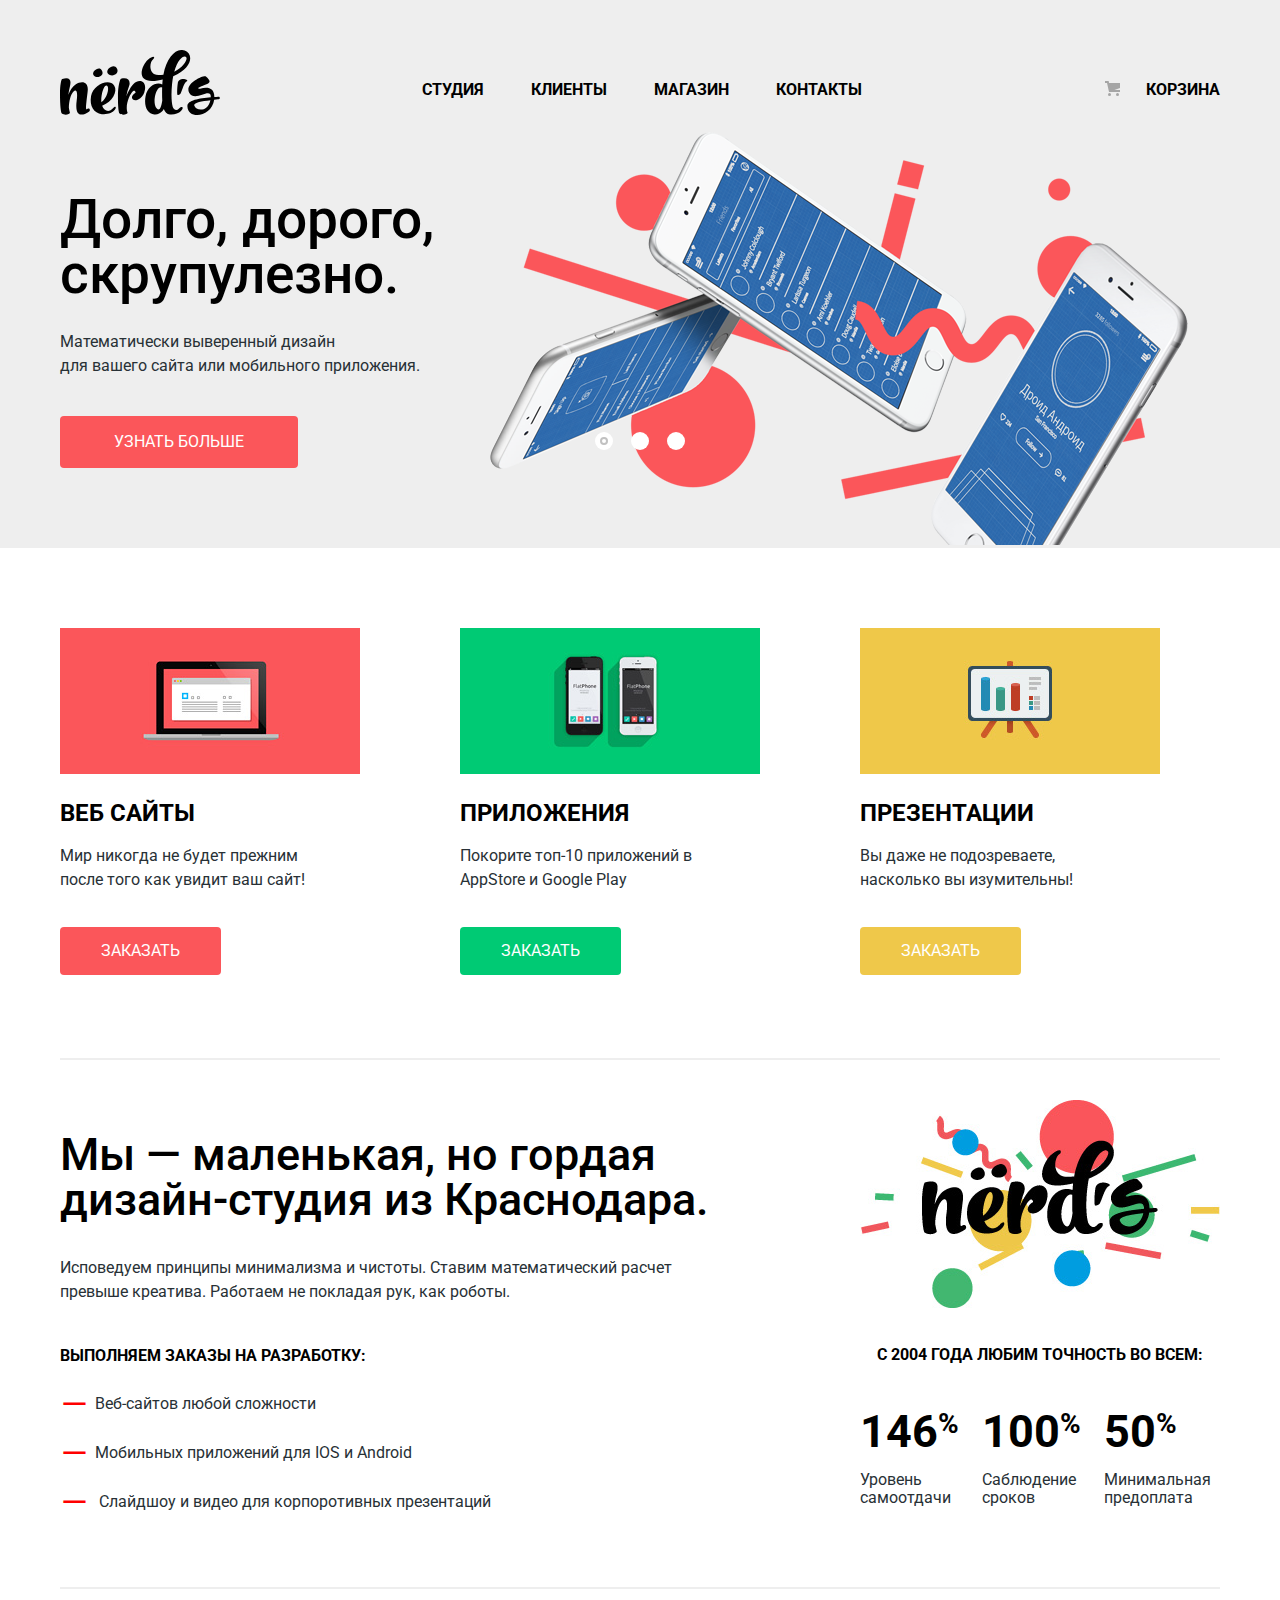
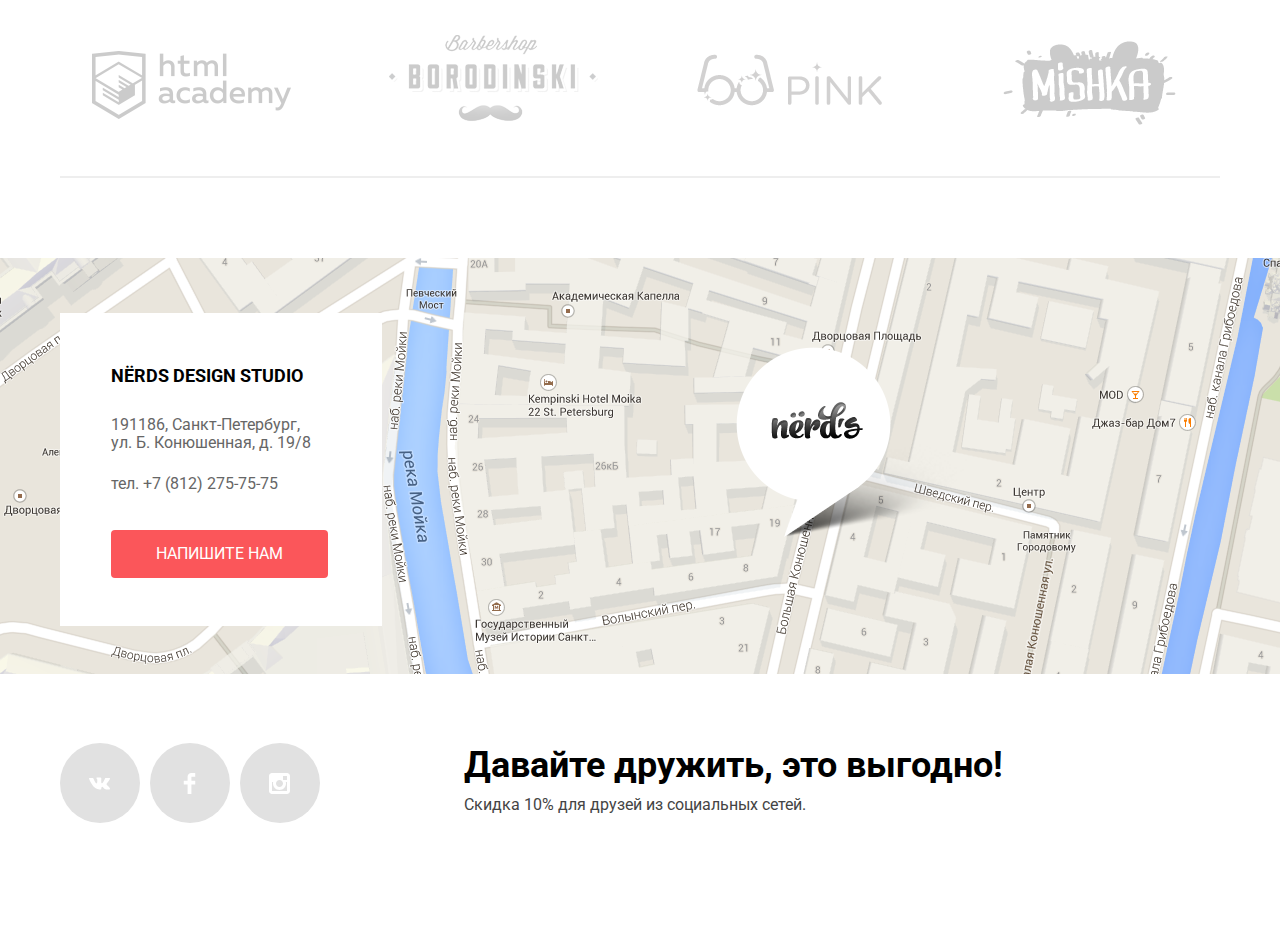
==== index.html @ 5830536f "еще раз" ====
<!DOCTYPE html>
<html lang="ru">
  <head>
    <meta charset="utf-8" />
    <title>HTML Academy: Нёрдс</title>
    <link
      href="https://fonts.googleapis.com/css?family=Roboto:400,500,700&display=swap&subset=cyrillic-ext"
      rel="stylesheet"
    />
    <link href="css/normalize.css" rel="stylesheet" />
    <link href="css/main.css" rel="stylesheet" />
  </head>

  <body>
    <header class="header">
      <div class="container">
        <a class="header-logo" href="#">
          <img src="img/nerds-logo.svg" alt="логотип" width="160" height="65" />
        </a>
        <nav class="nav">
          <ul class="nav-list">
            <li class="nav-item">
              <a class="nav-link " href="studio.html">студия</a>
            </li>
            <li class="nav-item">
              <a class="nav-link" href="customers.html">клиенты</a>
            </li>
            <li class="nav-item">
              <a class="nav-link" href="store.html">магазин</a>
            </li>
            <li class="nav-item">
              <a class="nav-link" href="contacts.html">контакты</a>
            </li>
          </ul>
          <a class="nav-link nav-cart" href="cart.html">Корзина</a>
        </nav>
      </div>
    </header>
    <main>
      <section class="slider">
        <div class="container">
          <article class="slider-content">
            <div class="slider-box">
              <h1 class="slider-title">Долго, дорого,<br />скрупулезно.</h1>
              <p class="slider-text">
                Математически выверенный дизайн<br />для вашего сайта или
                мобильного приложения.
              </p>
              <a class="button" href="#">Узнать больше</a>
            </div>
          </article>
          <article class="slider-content">
            <div class="slider-box">
              <h1 class="slider-title">
                Любим математику<br />
                как никто другой
              </h1>
              <p class="slider-text">
                Никакого креатива, только математические формулы<br />
                для расчета идеальных пропорций.
              </p>
              <a class="button" href="#">Узнать больше</a>
            </div>
          </article>
          <article class="slider-content">
            <div class="slider-box">
              <h1 class="slider-title">
                Только ночь,<br />
                только хардкор
              </h1>
              <p class="slider-text">
                Работать днем, как все? Мы против этого.<br />
                Ближе к полуночи работа только начинается.
              </p>
              <a class="button" href="#">Узнать больше</a>
            </div>
          </article>
          <div class="slider-controls">
            <button class="active" type="button"></button>
            <button type="button"></button>
            <button type="button"></button>
          </div>
        </div>
      </section>
      <section class="services">
        <div class="container">
          <div class="services-item">
            <img
              class="services-img"
              src="img/illustration-1.jpg"
              alt="веб сайты"
              width="300"
              height="146"
            />
            <h3 class="services-title">ВЕБ САЙТЫ</h3>
            <p class="services-text">
              Мир никогда не будет прежним после&nbsp;того как увидит ваш сайт!
            </p>
            <a class="button" href="#">Заказать</a>
          </div>
          <div class="services-item">
            <img
              class="services-img"
              src="img/illustration-2.jpg"
              alt="приложения"
              width="300"
              height="146"
            />
            <h3 class="services-title">ПРИЛОЖЕНИЯ</h3>
            <p class="services-text">
              Покорите топ-10 приложений в AppStore и Google Play
            </p>
            <a class="button button-green" href="#">Заказать</a>
          </div>
          <div class="services-item">
            <img
              class="services-img"
              src="img/illustration-3.jpg"
              alt="презентации"
              width="300"
              height="146"
            />
            <h3 class="services-title">ПРЕЗЕНТАЦИИ</h3>
            <p class="services-text">
              Вы даже не подозреваете, насколько&nbsp;вы изумительны!
            </p>
            <a class="button button-yellow" href="#">Заказать</a>
          </div>
        </div>
      </section>
      <section class="about-block">
        <div class="container">
          <div class="about">
            <h2 class="about-title">
              Мы — маленькая, но гордая дизайн-студия из Краснодара.
            </h2>
            <p class="about-text">
              Исповедуем принципы минимализма и чистоты. Ставим математический
              расчет превыше креатива. Работаем не покладая рук, как роботы.
            </p>
            <h4 class="about-subtitle">выполняем заказы на разработку:</h4>
            <ul class="about-list">
              <li class="about-item">Веб-сайтов любой сложности</li>
              <li class="about-item">Мобильных приложений для IOS и Android</li>
              <li class="about-item">
                Слайдшоу и видео для корпоротивных презентаций
              </li>
            </ul>
          </div>
          <div class="info">
            <img
              class="info-img"
              src="img/nerds-illustration.jpg"
              alt="илюстрация-нёрдс"
              width="360"
              height="208"
            />
            <h4 class="info-title">с 2004 года любим точность во всем:</h4>
            <table class="info-table">
              <tr class="info-percent">
                <td>146<sup>%</sup></td>
                <td>100<sup>%</sup></td>
                <td>50<sup>%</sup></td>
              </tr>
              <tr class="info-confidence">
                <td>Уровень самоотдачи</td>
                <td>Саблюдение сроков</td>
                <td>Минимальная предоплата</td>
              </tr>
            </table>
          </div>
        </div>
      </section>
      <section class="logo">
        <div class="container">
          <ul class="logo-list">
            <li class="logo-img">
              <a href="https://htmlacademy.ru/intensive/htmlcss"
                ><img
                  src="img/logo-1.png"
                  alt="html-академия"
                  width="260"
                  height="180"
              /></a>
            </li>
            <li class="logo-img">
              <a href="#"
                ><img
                  src="img/logo-2.png"
                  alt="бородински"
                  width="260"
                  height="180"
              /></a>
            </li>
            <li class="logo-img">
              <a href="#"
                ><img src="img/logo-3.png" alt="пинк" width="260" height="180"
              /></a>
            </li>
            <li class="logo-img">
              <a href="#"
                ><img src="img/logo-4.png" alt="мишка" width="260" height="180"
              /></a>
            </li>
          </ul>
        </div>
      </section>
      <section class="contacts">
        <div class="contacts-maps">
          <iframe
            class="contacts-iframe"
            src="https://www.google.com/maps/embed?pb=!1m18!1m12!1m3!1d999.3015178300549!2d30.32196231608619!3d59.93872895255882!2m3!1f0!2f0!3f0!3m2!1i1024!2i768!4f13.1!3m3!1m2!1s0x4696310fca5ba729%3A0xea9c53d4493c879f!2z0JHQvtC70YzRiNCw0Y8g0JrQvtC90Y7RiNC10L3QvdCw0Y8g0YPQuy4sIDE5LCDQodCw0L3QutGCLdCf0LXRgtC10YDQsdGD0YDQsywg0KDQvtGB0YHQuNGPLCAxOTExODY!5e0!3m2!1sru!2s!4v1571308614632!5m2!1sru!2s"
            height="416"
          ></iframe>
        </div>
        <div class="container">
          <div class="contacts-block">
            <h3 class="contacts-title">NЁRDS DESIGN STUDIO</h3>
            <p class="contacts-text">
              191186, Санкт-Петербург,<br />ул. Б. Конюшенная, д. 19/8
            </p>
            <a class="contacts-text" href="tel:+78122757575"
              >тел. +7 (812) 275-75-75</a
            >
            <a class="button button-link" href="#">напишите нам</a>
          </div>
        </div>
      </section>
    </main>
    <footer class="footer">
      <div class="container">
        <ul class="footer-list">
          <li class="footer-img">
            <a href="https://vk.com/htmlacademy"
              ><img src="img/vk-icon.svg" alt="vk" width="26" height="15"
            /></a>
          </li>
          <li class="footer-img">
            <a href="https://www.facebook.com/htmlacademy/"
              ><img src="img/fb-icon.svg" alt="facebook" width="12" height="22"
            /></a>
          </li>
          <li class="footer-img">
            <a href="https://www.instagram.com/htmlacademy/"
              ><img
                src="img/insta-icon.svg"
                alt="instagram"
                width="21"
                height="21"
            /></a>
          </li>
        </ul>
        <div>
          <h2 class="footer-title">Давайте дружить, это выгодно!</h2>
          <p class="footer-text">Скидка 10% для друзей из социальных сетей.</p>
        </div>
      </div>
    </footer>
    <div class="form">
      <button class="modal-close" type="button"></button>
      <h1 class="form-title">Напишите нам</h1>
      <form class="filter" method="post">
        <div class="form-group">
          <p class="form-text">
            <label for="appointment-name">Ваше имя:</label>
            <input id="appointment-name" type="text" name="fullName" />
          </p>
          <p class="form-text">
            <label for="appointment-mail">Ваш e-mail:</label>
            <input id="appointment-mail" type="text" name="mail" />
          </p>
        </div>
        <p class="form-text">
          <label for="appointment-text">Текст письма:</label>
          <textarea id="appointment-text" name="text"></textarea>
        </p>
        <button class="button" type="submit">Отправить</button>
      </form>
    </div>
    <script src="js/scripts-nerds.js"></script>
  </body>
</html>
---- css/main.css ----
body {
  margin: 0 auto;
  padding: 0;
  font-family: "Roboto", Arial, sans-serif;
  font-size: 16px;
  line-height: 24px;
  color: #000000;
  /*background: white url("../img/nerds-index.jpg") no-repeat top center;*/
}

.container {
  width: 1160px;
  margin: 0 auto;
}

a {
  color: #000000;
  text-decoration: none;
}

li {
  list-style-type: none;
}

.button {
  color: #ffffff;
  background-color: #fb565a;
  line-height: 18px;
  padding: 18px 60px 18px 60px;
  border-radius: 4px;
  border: 2px solid transparent;
  text-transform: uppercase;
}

.button:hover {
  background: #e74246;
}

.button:active {
  color: #e48789;
  background: #d7373b;
  box-shadow: 0 4px 0 #c13135 inset;
}

.nav ul {
  margin: 0;
  padding: 0;
}

.nav {
  display: flex;
  flex-wrap: wrap;
  padding-top: 25px;
}

.header {
  padding-top: 50px;
  background: #eeeeee;
}

.header .container {
  display: flex;
  justify-content: space-between;
}

.header-logo:hover {
  opacity: 0.8;
}

.header-logo:active {
  opacity: 0.3;
}

.nav-list {
  font-weight: 700;
  display: flex;
  flex-wrap: wrap;
  width: 500px;
}

.nav-item {
  margin-right: 47px;
}

.nav-link {
  line-height: 30px;
  font-weight: 700;
  text-transform: uppercase;
}

.nav-link:hover {
  color: #fb565a;
}

.nav-link:active {
  color: #bdbdbd;
}

.nav-link-active {
  border-bottom: 2px solid #fb565a;
  padding-bottom: 8px;
}

.nav-cart {
  position: relative;
  padding-left: 49px;
  margin-left: 175px;
}

.nav-cart::before {
  content: "";
  width: 18px;
  height: 18px;
  opacity: 0.3;
  position: absolute;
  left: 8px;
  top: 6px;
  background-image: url("../img/cart-icon.svg");
  background-repeat: no-repeat;
  background-position: 0 0;
}

.radio {
  opacity: 0;
  position: absolute;
}

.radio-text {
  position: relative;
  padding-left: 38px;
  color: #363f43;
}

.radio-text:hover::before {
  opacity: 1;
}

.radio-text::before {
  opacity: 0.4;
  content: "";
  position: absolute;
  left: 0;
  width: 17px;
  height: 17px;
  border-radius: 50%;
  background: #fff;
  border: 4px solid #4d4d4d;
}

.radio:checked + .radio-text::before {
  box-shadow: inset 0 0 0 4px #fff;
  background: #4d4d4d;
}

.checkbox {
  opacity: 0;
  position: absolute;
}

.checkbox-text {
  position: relative;
  padding-left: 38px;
  color: #363f43;
}

.checkbox-text:hover::before {
  opacity: 1;
}

.checkbox-text::before {
  opacity: 0.4;
  content: "";
  position: absolute;
  text-align: center;
  font-size: 30px;
  left: 0;
  width: 27px;
  height: 25px;
  background: white url("../img/checkbox-off.svg") no-repeat top left;
}

.checkbox:checked + .checkbox-text::before {
  background: white url("../img/checkbox-on.svg") no-repeat top left;
}

.slider-controls {
  display: flex;
  justify-content: space-between;
  position: absolute;
  width: 90px;
  text-align: center;
  transform: translateX(-50%);
  top: 310px;
  left: 50%;
}

.slider-controls button {
  position: relative;
  display: inline-block;
  vertical-align: top;
  width: 18px;
  height: 18px;
  padding: 8px;
  border-radius: 50%;
  border: none;
  cursor: pointer;
  background-color: #ffffff;
}

.slider-controls .active::before {
  content: "";
  position: absolute;
  left: 50%;
  top: 50%;
  z-index: 2;
  width: 4px;
  height: 4px;
  margin: -4px;
  background-color: #ffffff;
  border: 2px solid #c1c1c1;
  border-radius: 50%;
}

.visually-hidden {
  position: absolute;
  width: 1px;
  height: 1px;
  clip: rect(0, 0, 0, 0);
}

.slider {
  background: #eeeeee;
  position: relative;
}

.slider .container {
  margin-bottom: 80px;
}

.slider h1 {
  margin: 0;
  padding: 70px 0 0 0;
  margin-bottom: 28px;
  font-weight: 500;
}

.slider p {
  margin: 0;
  padding: 0;
  margin-bottom: 38px;
  color: #283136;
}

.slider-content {
  display: none;
}

.slider-content:nth-child(1) {
  display: block;
}

.slider-content:nth-child(1) {
  background-image: url("../img/nerds-index-slide1.png");
  background-repeat: no-repeat;
  background-position: 99% -8px;
}

.slider-content:nth-child(2) {
  background-image: url("../img/nerds-index-slide2.png");
  background-repeat: no-repeat;
  background-position: 100% 0;
}

.slider-content:nth-child(3) {
  background-image: url("../img/nerds-index-slide3.png");
  background-repeat: no-repeat;
  background-position: 100% 20px;
}

.slider-title {
  font-size: 55px;
  line-height: 55px;
}

.slider .button {
  display: inline-block;
  vertical-align: top;
  line-height: 18px;
  padding: 15px 52px 15px 52px;
  margin-bottom: 80px;
}

.slider .button:hover {
  background: #e74246;
}

.slider .button:active {
  color: #e06366;
  background: #d7373b;
  box-shadow: 0 2px 0 #c13135 inset;
}

.slider-img {
  margin-left: 400px;
  display: block;
}

.services .container {
  display: flex;
  flex-wrap: wrap;
}

.services-item {
  width: 300px;
  margin-right: 100px;
  margin-bottom: 78px;
}

.services-item:nth-child(3) {
  margin: 0;
}

.services-title {
  margin-top: 17px;
  margin-bottom: 15px;
  font-size: 24px;
  line-height: 30px;
  font-weight: 700;
  color: #000000;
}

.services-text {
  margin-bottom: 35px;
  color: #283136;
}

.services .button {
  display: inline-block;
  padding: 13px 39px 13px 39px;
  margin-bottom: 5px;
}

.services .button:hover {
  background: #e74246;
}

.services .button:active {
  color: #e07476;
  background: #d7373b;
  box-shadow: 0 2px 0 #c13135 inset;
}

.button-green {
  background: #00ca74;
}

.services .button-green:hover {
  color: #ffffff;
  background: #00bc6c;
}

.services .button-green:active {
  color: #4dc491;
  background: #00aa62;
  box-shadow: 0 2px 0 #009958 inset;
}

.button-yellow {
  background-color: #efc84a;
}

.services .button-yellow:hover {
  color: #ffffff;
  background: #eab534;
}

.services .button-yellow:active {
  color: #edc265;
  background: #e5a722;
  box-shadow: 0 2px 0 #ce961f inset;
}

.about-title {
  margin: 0;
  font-size: 45px;
  line-height: 45px;
  font-weight: 500;
  color: #000000;
}

.about-text {
  margin: 0;
  color: #283136;
}

.about-subtitle {
  margin: 0;
  font-weight: bold;
  text-transform: uppercase;
  margin-top: 40px;
  margin-bottom: 17px;
}

.about-list {
  margin: 0;
  padding: 0;
  color: #283136;
}

.about-block .container {
  border-top: solid 2px #eeeeee;
  display: flex;
  justify-content: space-between;
  margin-bottom: 70px;
}

.about-block h2 {
  margin-top: 72px;
}

.about-block p {
  margin-top: 34px;
}

.about {
  width: 660px;
}

.about-item {
  margin-top: 15px;
  padding-left: 8px;
  padding-bottom: 3px;
}

.about-item::before {
  position: relative;
  content: "\2014";
  color: red;
  font-size: 34px;
  top: 7px;
  left: -7px;
}

.info {
  width: 360px;
}

.info-title {
  margin: 0;
  font-weight: bold;
  text-transform: uppercase;
  padding-left: 17px;
  margin-bottom: 42px;
}

.info-img {
  padding-top: 40px;
  margin-bottom: 28px;
}

.info-percent {
  font-size: 45px;
  font-weight: bold;
  width: 360px;
  height: 45px;
}

.info-confidence {
  width: 360px;
}

.info-confidence td {
  padding-top: 17px;
  line-height: 18px;
  color: #283136;
}

sup {
  font-size: 28px;
}

.info-percent td {
  margin-right: 5px;
  padding-right: 20px;
  margin-bottom: 5px;
}

.logo {
  margin-bottom: 80px;
}

.logo ul {
  margin: 0;
  padding: 0;
}

.logo-list {
  display: flex;
  flex-wrap: wrap;
  border-top: solid 2px #eeeeee;
  border-bottom: solid 2px #eeeeee;
}

.logo-img {
  opacity: 0.2;
  margin-right: 40px;
}

.logo-img:nth-child(4) {
  margin: 0;
}

.logo-img:hover {
  opacity: 1;
}

.logo-img:active {
  opacity: 0.1;
}

.contacts {
  background: url("../img/map-marker.png") no-repeat top center;
  height: 416px;
}

.contacts-block {
  position: relative;
  width: 220px;
  padding: 48px 51px;
  background: #ffffff;
  z-index: 2;
  top: 55px;
}

.contacts-title {
  font-size: 18px;
  line-height: 30px;
  font-weight: bold;
  margin: 0;
  margin-bottom: 25px;
}

.contacts-text {
  line-height: 18px;
  color: #666666;
  margin: 0;
  margin-bottom: 20px;
}

.contacts .button {
  padding: 13px 43px 13px 43px;
  display: inline-block;
  vertical-align: top;
  margin-top: 34px;
}

.shop {
  text-align: center;
  height: 165px;
  margin: 0 auto;
  padding-top: 70px;
  font-weight: 500;
  font-size: 55px;
  line-height: 55px;
  background: #eeeeee;
}

.settings {
  width: 260px;
  margin-top: 54px;
}

.main-container .container {
  display: flex;
  justify-content: space-between;
}

.filter .button {
  line-height: 18px;
  color: #000000;
  padding: 15px 88px 15px 88px;
  background-color: #eeeeee;
}

.filter .button:hover {
  background: #dfdfdf;
}

.filter .button:active {
  background: #d5d5d5;
  color: #a9a9a9;
  outline: none;
  box-shadow: 0 2px 0 #bfbfbf inset;
}

.filter-fieldset ul {
  padding: 0;
  margin: 0;
}

.bar {
  width: 70%;
}

.filter .bar-fieldset {
  margin-bottom: 55px;
}

.filter-fieldset {
  margin: 0 0 30px 0;
  padding: 0;
  border: none;
  /* Для демонстрации */
  width: 260px;
}

.filter-legend {
  font-size: 18px;
  line-height: 30px;
  font-weight: 700;
  text-transform: uppercase;
  margin-bottom: 15px;
}

.range-filter {
  width: 260px;
  margin-top: 35px;
}

.filter-item {
  padding-bottom: 15px;
}

.filter-item input:focus + label::before {
  outline: rgb(38, 160, 218) auto 5px;
}

.filter-item legend {
  font-size: 18px;
  line-height: 24px;
  text-transform: uppercase;
  font-weight: 700;
}

.range-controls {
  position: relative;
  height: 41px;
  margin-bottom: 15px;
  padding-top: 40px;
  padding-right: 20px;
  padding-left: 20px;
  background-color: #f1f1f1;
  border-radius: 5px;
}

.range-controls .scale {
  height: 2px;
  background: #d7dcde;
}

.range-controls .bar {
  width: 70%;
  height: 2px;
  background: #00ca74;
}

.range-controls .toggle {
  position: absolute;
  top: 31px;
  left: 0;
  width: 20px;
  height: 20px;
  padding: 0;
  border: 8px solid #ffffff;
  background-color: #ababab;
  box-shadow: 0 2px 1px 0 #cfcfcf;
  border-radius: 50%;
  cursor: pointer;
}

.range-controls .toggle-min {
  left: 20px;
}

.range-controls .toggle-max {
  left: 162px;
}

.price-controls {
  font-size: 0;
  height: 35px;
}

.price-controls label {
  display: inline-block;
  width: 50%;
  font-size: 16px;
  text-transform: uppercase;
}

.price-controls input {
  width: 60px;
  padding: 8px 10px;
  margin-left: 8px;
  font-family: Roboto, Arial, sans-serif;
  font-size: 16px;
  text-align: center;
  color: #283136;
  border: none;
  border-radius: 5px;
  background: #f1f1f1;
}

.max-price {
  text-align: right;
  margin-bottom: 55px;
}

.sorting-rotate {
  transform: rotate(180deg);
}

.sorting-dir {
  display: flex;
  justify-content: space-between;
  margin: 0;
  padding: 0;
}

.sorting-dir a {
  padding-left: 18px;
  color: #000000;
  opacity: 0.3;
}

.sorting-dir img {
  margin-bottom: 5px;
}

.sorting-dir a:hover {
  opacity: 0.6;
}

.sorting-dir a:active {
  opacity: 1;
}

.sorting {
  text-transform: uppercase;
  display: flex;
  justify-content: space-between;
  padding-top: 57px;
  margin-bottom: 50px;
}

.sorting-content {
  width: 760px;
  margin-bottom: 58px;
}

.sorting-title {
  font-size: 18px;
  line-height: 18px;
  font-weight: bold;
  margin: 0;
}

.sorting-item {
  font-size: 14px;
  line-height: 18px;
  margin-right: 26px;
}

.sorting-list {
  display: flex;
  margin: 0;
  padding-left: 260px;
}

.sorting-list a {
  color: black;
  opacity: 0.3;
}

.sorting-list a:hover {
  opacity: 0.6;
}

.sorting-list a:active {
  opacity: 1;
}

.block-price {
  z-index: -1;
  position: absolute;
  bottom: 0;
  left: 0;
  width: 230px;
  background: #eeeeee;
  padding-left: 65px;
  padding-right: 66px;
  padding-bottom: 39px;
  padding-top: 24px;
  text-align: center;
}

.block-price:hover {
  opacity: 1;
}

.block-price p {
  margin: 0;
}

.block-price .button {
  display: inline-block;
  padding: 15px 58px 15px 58px;
}

.block-price .button:hover {
  background: #e74246;
}

.block-price .button:active {
  background: #d7373b;
  box-shadow: 0 2px 0 #c13135 inset;
}

.catalog-title {
  font-size: 18px;
  line-height: 30px;
  font-weight: bold;
  text-transform: uppercase;
}

.catalog-title:hover {
  color: #fb565a;
}

.catalog-title:active {
  color: #b2b2b2;
}

.catalog-text {
  line-height: 18px;
  padding: 15px 0 30px 0;
  color: #666666;
}

.contacts-maps {
  position: relative;
}

.contacts-iframe {
  position: absolute;
  z-index: 1;
  width: 100%;
  border: 0;
}

.catalog {
  display: flex;
  flex-wrap: wrap;
  justify-content: space-between;
  padding: 0;
  margin: 0;
}

.catalog-img {
  display: block;
}

.catalog-item:hover,
.catalog-item:focus-within {
  box-shadow: 0 2px 5px 5px #d2d2d2;
}

li.catalog-item:focus-within .block-price {
  z-index: 10;
}

li.catalog-item:hover .block-price {
  z-index: 10;
}

.catalog-item {
  position: relative;
  border-radius: 5px;
  margin-bottom: 33px;
}

.catalog-item::before {
  position: relative;
  content: url("../img/browser.svg");
  color: #4d4d4d;
  opacity: 0.12;
  display: block;
  height: 40px;
}

.catalog-item:hover::before,
.catalog-item:focus-within::before {
  opacity: 1;
}

.pagination-list {
  display: flex;
  padding: 0;
  margin: 0;
  height: 50px;
  margin-top: 30px;
}

.pagination-item {
  margin-right: 10px;
}

.pagination-list a {
  color: black;
  float: left;
  font-weight: 700;
  padding: 11px 19px;
  text-decoration: none;
  margin: 0;
  background: #eeeeee;
  border: 2px solid transparent;
  border-radius: 3px;
}

.pagination-list .next a {
  line-height: 18px;
  text-transform: uppercase;
  font-weight: 700;
  padding: 14px 75px;
  border: 2px solid transparent;
}

.pagination-list a:hover {
  background: #dfdfdf;
}

.pagination-list a:active {
  color: #959595;
  background: #d5d5d5;
  box-shadow: 0 2px 0 #bfbfbf inset;
}

.pagination-list .active a {
  border: 2px solid #dbdbdb;
  background: #ffffff;
}

.footer {
  height: 218px;
  margin-top: 53px;
}

.footer .container {
  display: flex;
  justify-content: space-between;
}

.footer-list {
  display: flex;
  justify-content: space-between;
  height: 80px;
  width: 260px;
  padding: 0;
}

.footer-img img {
  height: 21px;
  width: 21px;
  margin-top: 30px;
  margin-left: 29px;
}

.footer-img a:hover {
  color: #ffffff;
  background: #e74246;
}

.footer-img a:active {
  color: #e37376;
  background: #d7373b;
}

.footer-img a {
  display: inline-block;
  width: 80px;
  height: 80px;
  background: #e1e1e1;
  border-radius: 50px;
}

.footer-title {
  font-size: 36px;
  line-height: 36px;
  font-weight: bold;
  margin: 0;
  margin-top: 20px;
  margin-right: 217px;
}

.footer-text {
  padding-top: 10px;
  margin: 0;
  color: #444444;
}

.form {
  display: none;
  position: fixed;
  z-index: 100;
  left: 50%;
  transform: translateX(-50%);
  width: 760px;
  height: 450px;
  padding: 70px 100px;
  box-shadow: 0 2px 40px 10px #6d6e6e;
  background: #ffffff;
  top: 150px;
}

.form-show {
  display: block;
  animation: bounce 0.6s;
}

.form-error {
  animation: shake 0.6s;
}

@keyframes bounce {
  0% {
    transform: translate(-50%, -2000px);
  }
  70% {
    transform: translate(-50%, 30px);
  }
  90% {
    transform: translate(-50%, 10px);
  }
  100% {
    transform: translate(-50%, 0);
  }
}

@keyframes shake {
  0%,
  100% {
    transform: translateX(-50%);
  }
  10%,
  30%,
  50%,
  70%,
  90% {
    transform: translateX(-48%);
  }
  20%,
  40%,
  60%,
  80% {
    transform: translateX(-52%);
  }
}

.form-group {
  display: flex;
  margin: 0 -15px;
}

.form-group .form-text {
  width: 50%;
  margin-left: 15px;
  margin-right: 15px;
}

.form .button:hover {
  background: #e74246;
}

.form .button:active {
  color: #e48789;
  background: #d7373b;
  box-shadow: 0 2px 0 #c13135 inset;
}

.form .button {
  padding: 15px 84px;
  background: #fb565a;
  outline: none;
  color: #ffffff;
}

.form-title {
  margin: 0 0 32px 0;
  font-size: 45px;
  line-height: 45px;
  font-weight: 500;
}

.form-text {
  margin: 0 0 35px 0;
  line-height: 18px;
  font-weight: bold;
  display: flex;
  flex-direction: column;
}

.form-text input {
  line-height: 46px;
}

.form-text textarea {
  height: 100px;
}

.form-text label {
  margin-bottom: 13px;
}

textarea,
input {
  border: 2px solid #d7dcde;
  color: #d7dcde;
  border-radius: 5px;
  padding: 0 15px;
  outline: none;
}

textarea:hover,
input:hover {
  color: #b4b9bb;
  border-color: #b4b9bb;
}

textarea:focus,
input:focus {
  color: #000000;
  border-color: #000000;
}

textarea {
  padding-top: 15px;
  font-size: 18px;
}

.modal-close {
  position: absolute;
  width: 25px;
  height: 30px;
  background: #ffffff;
  border: 0;
  top: 75px;
  right: 90px;
  outline: none;
}

.modal-close::before,
.modal-close::after {
  content: "";
  position: absolute;
  top: 10px;
  left: 2px;
  width: 28px;
  height: 3px;
  background-color: #fecccd;
}

.modal-close:hover:before,
.modal-close:hover:after {
  background-color: red;
}

.modal-close:active:before,
.modal-close:active:after {
  background-color: #ffeeee;
}

.modal-close::before {
  transform: rotate(45deg);
}

.modal-close::after {
  transform: rotate(-45deg);
}
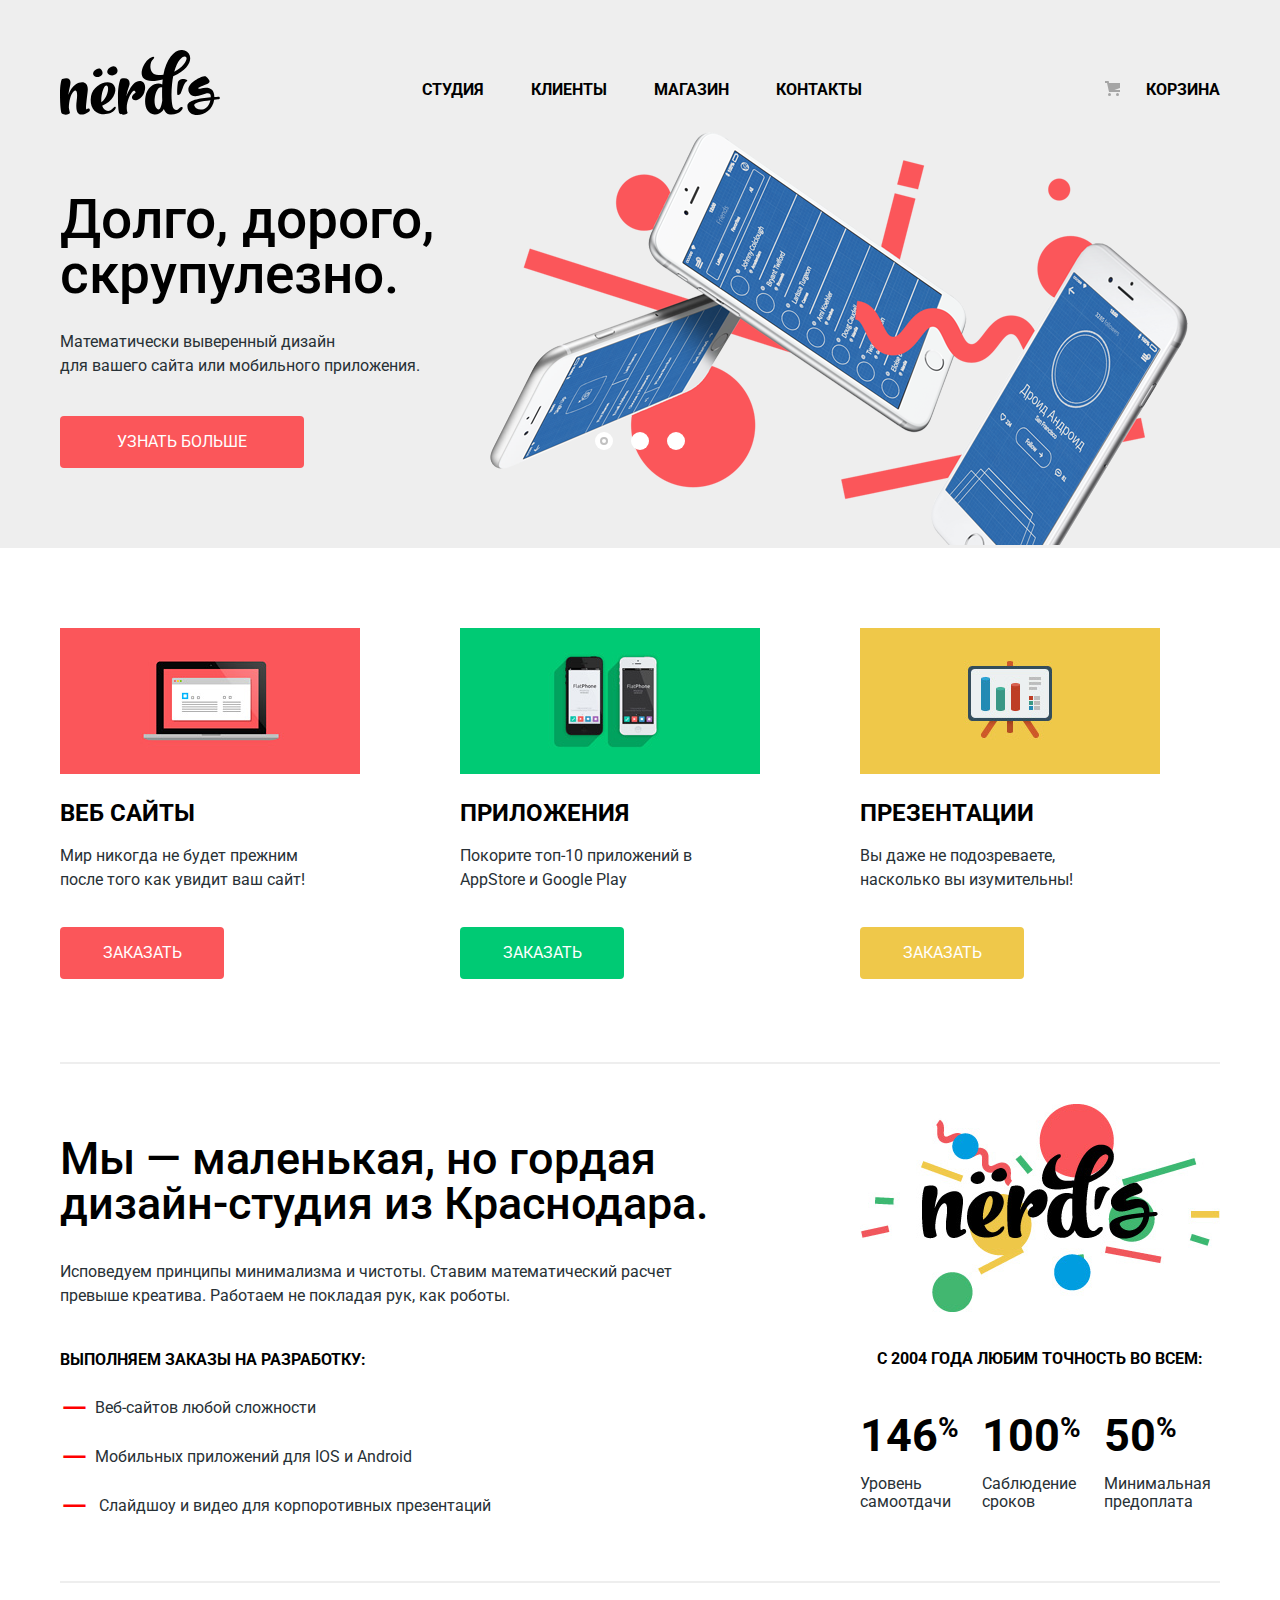
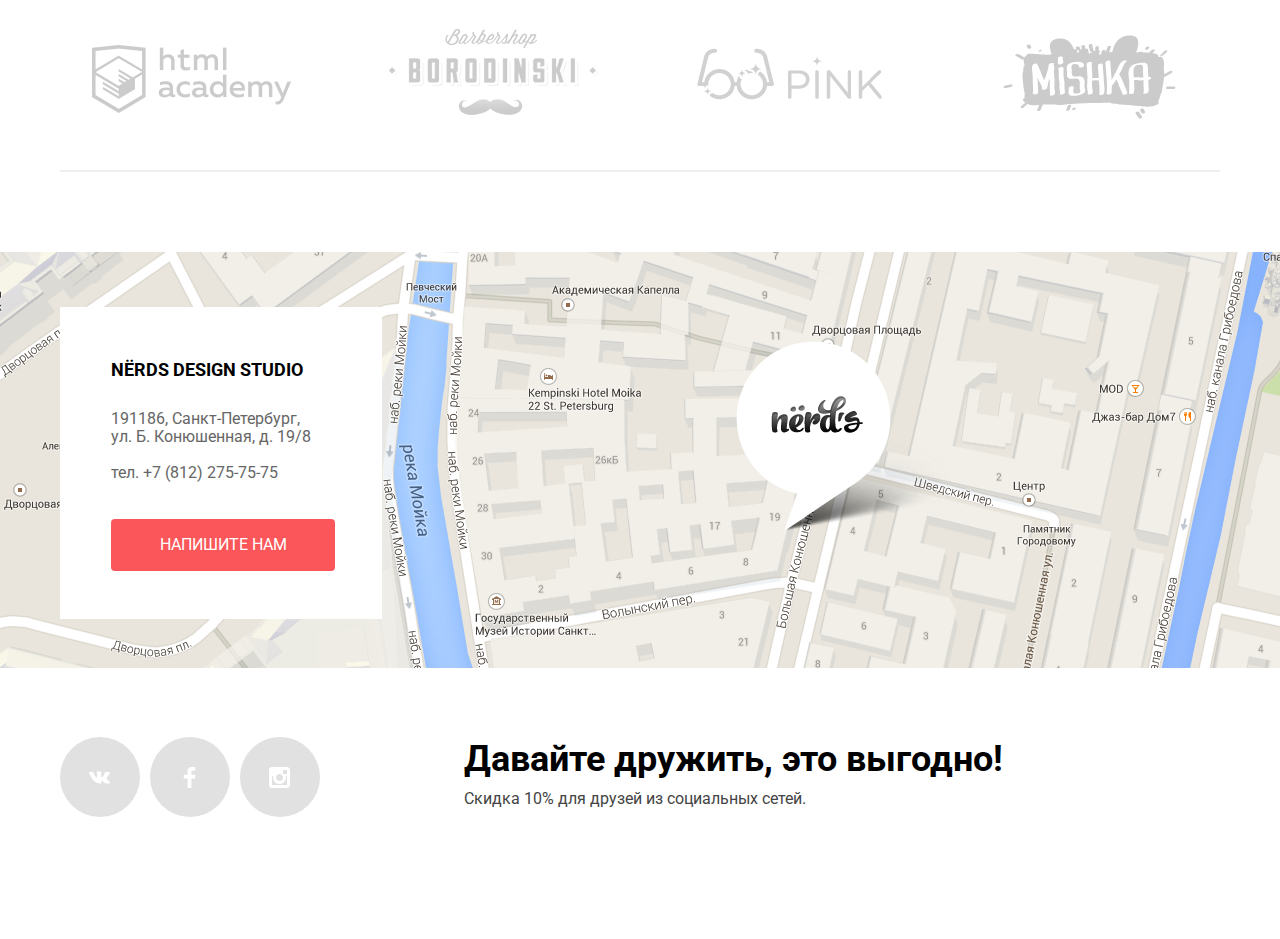
==== commit 59b506e6: "последняя попытка" ====
--- a/index.html
+++ b/index.html
@@ -51,12 +51,12 @@
           </article>
           <article class="slider-content">
             <div class="slider-box">
-              <h1 class="slider-title">
-                Любим математику<br />
+              <h1 class="slider-title carryover-title">
+                Любим математику
                 как никто другой
               </h1>
-              <p class="slider-text">
-                Никакого креатива, только математические формулы<br />
+              <p class="slider-text carryover-text">
+                Никакого креатива, только математические формулы
                 для расчета идеальных пропорций.
               </p>
               <a class="button" href="#">Узнать больше</a>
@@ -65,11 +65,11 @@
           <article class="slider-content">
             <div class="slider-box">
               <h1 class="slider-title">
-                Только ночь,<br />
+                Только ночь,<br>
                 только хардкор
               </h1>
               <p class="slider-text">
-                Работать днем, как все? Мы против этого.<br />
+                Работать днем, как все? Мы против этого.<br>
                 Ближе к полуночи работа только начинается.
               </p>
               <a class="button" href="#">Узнать больше</a>
--- a/css/main.css
+++ b/css/main.css
@@ -26,10 +26,12 @@
   color: #ffffff;
   background-color: #fb565a;
   line-height: 18px;
-  padding: 18px 60px 18px 60px;
+  padding: 15px 0;
   border-radius: 4px;
   border: 2px solid transparent;
   text-transform: uppercase;
+  text-align: center;
+  min-width: 160px;
 }
 
 .button:hover {
@@ -251,6 +253,14 @@
   color: #283136;
 }
 
+.carryover-title {
+  width: 520px;
+}
+
+.carryover-text {
+  width: 420px;
+}
+
 .slider-content {
   display: none;
 }
@@ -286,8 +296,9 @@
   display: inline-block;
   vertical-align: top;
   line-height: 18px;
-  padding: 15px 52px 15px 52px;
   margin-bottom: 80px;
+  max-width: 300px;
+  min-width: 240px;
 }
 
 .slider .button:hover {
@@ -336,8 +347,9 @@
 
 .services .button {
   display: inline-block;
-  padding: 13px 39px 13px 39px;
   margin-bottom: 5px;
+  max-width: 220px;
+  min-width: 160px;
 }
 
 .services .button:hover {
@@ -411,7 +423,7 @@
   border-top: solid 2px #eeeeee;
   display: flex;
   justify-content: space-between;
-  margin-bottom: 70px;
+  margin-bottom: 60px;
 }
 
 .about-block h2 {
@@ -544,14 +556,14 @@
   line-height: 18px;
   color: #666666;
   margin: 0;
-  margin-bottom: 20px;
+  margin-bottom: 15px;
 }
 
 .contacts .button {
-  padding: 13px 43px 13px 43px;
   display: inline-block;
   vertical-align: top;
   margin-top: 34px;
+  width: 220px;
 }
 
 .shop {
@@ -578,8 +590,8 @@
 .filter .button {
   line-height: 18px;
   color: #000000;
-  padding: 15px 88px 15px 88px;
   background-color: #eeeeee;
+  width: 260px;  
 }
 
 .filter .button:hover {
@@ -814,7 +826,8 @@
 
 .block-price .button {
   display: inline-block;
-  padding: 15px 58px 15px 58px;
+  min-width: 200px;
+  max-width: 300px;
 }
 
 .block-price .button:hover {
@@ -831,6 +844,7 @@
   line-height: 30px;
   font-weight: bold;
   text-transform: uppercase;
+  
 }
 
 .catalog-title:hover {
@@ -927,7 +941,7 @@
   border-radius: 3px;
 }
 
-.pagination-list .next a {
+ .next a {
   line-height: 18px;
   text-transform: uppercase;
   font-weight: 700;
@@ -964,7 +978,7 @@
   display: flex;
   justify-content: space-between;
   height: 80px;
-  width: 260px;
+  max-width: 380px;
   padding: 0;
 }
 
@@ -991,6 +1005,7 @@
   height: 80px;
   background: #e1e1e1;
   border-radius: 50px;
+  margin-right: 10px;
 }
 
 .footer-title {
@@ -1067,14 +1082,13 @@
 }
 
 .form-group {
-  display: flex;
-  margin: 0 -15px;
+  width: 760px;
+  display: flex;
+  justify-content: space-between;
 }
 
 .form-group .form-text {
-  width: 50%;
-  margin-left: 15px;
-  margin-right: 15px;
+ width: 360px;
 }
 
 .form .button:hover {
@@ -1088,14 +1102,15 @@
 }
 
 .form .button {
-  padding: 15px 84px;
   background: #fb565a;
   outline: none;
   color: #ffffff;
+  min-width: 260px;
+  max-width: 760px;
 }
 
 .form-title {
-  margin: 0 0 32px 0;
+  margin: 0 0 42px 0;
   font-size: 45px;
   line-height: 45px;
   font-weight: 500;
@@ -1118,7 +1133,7 @@
 }
 
 .form-text label {
-  margin-bottom: 13px;
+  margin-bottom: 10px;
 }
 
 textarea,
@@ -1145,6 +1160,7 @@
 textarea {
   padding-top: 15px;
   font-size: 18px;
+  margin-bottom: 10px;
 }
 
 .modal-close {
@@ -1153,7 +1169,7 @@
   height: 30px;
   background: #ffffff;
   border: 0;
-  top: 75px;
+  top: 80px;
   right: 90px;
   outline: none;
 }
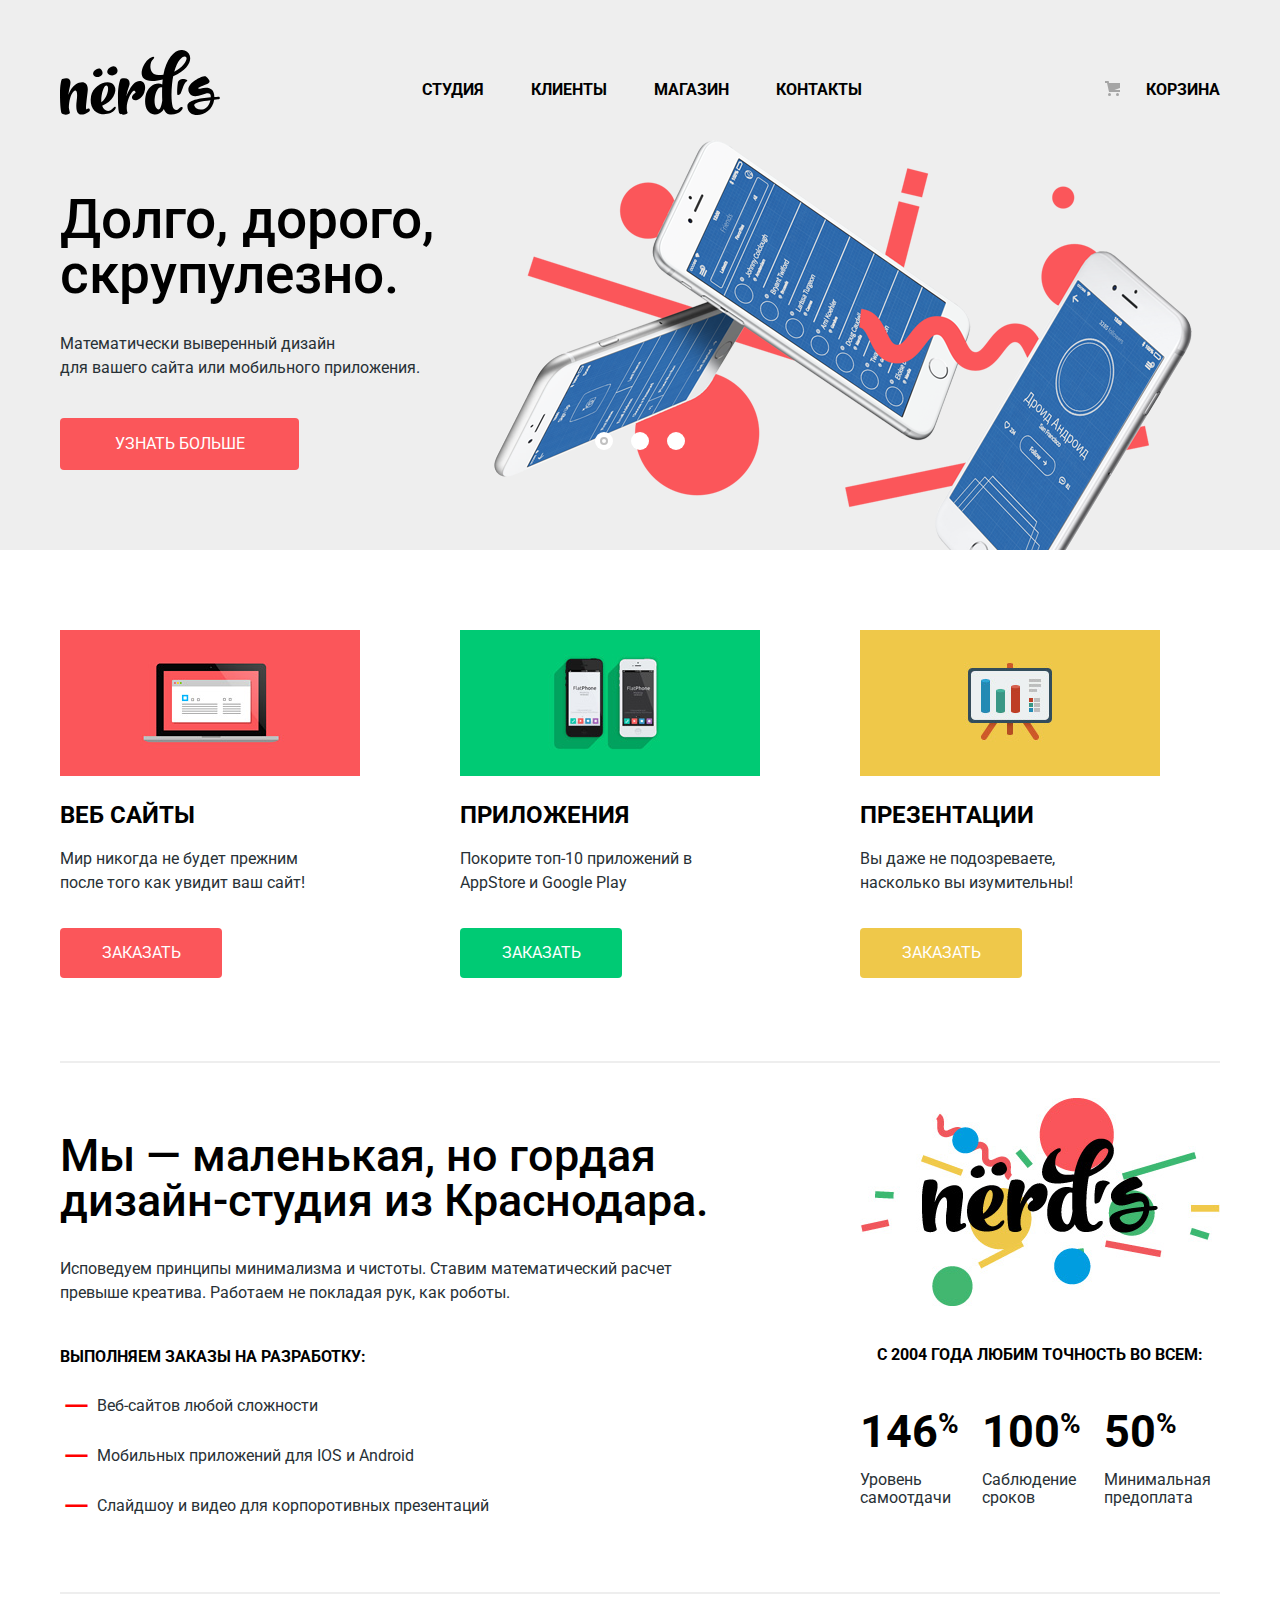
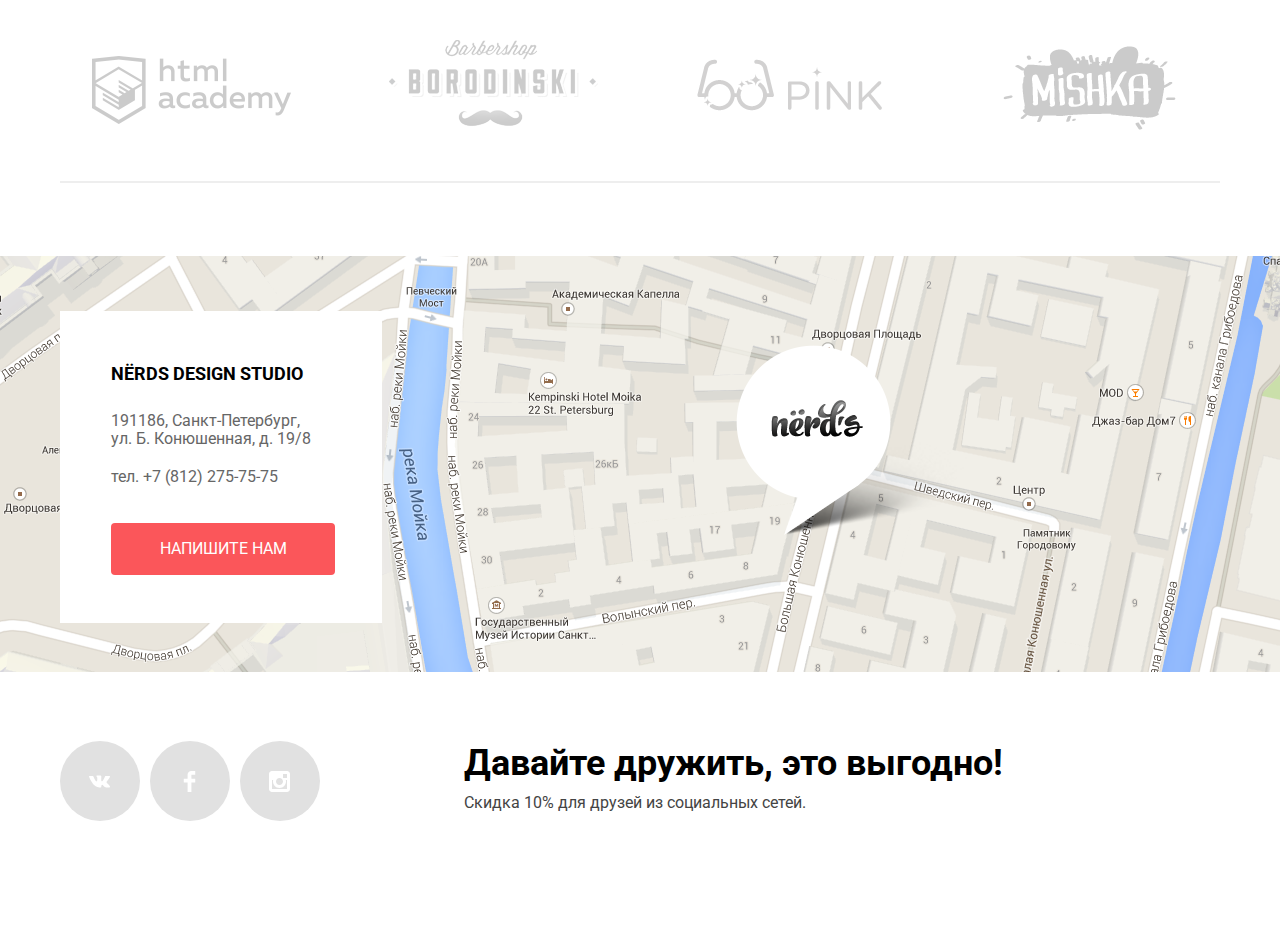
==== commit 849b7675: "1" ====
--- a/index.html
+++ b/index.html
@@ -52,12 +52,11 @@
           <article class="slider-content">
             <div class="slider-box">
               <h1 class="slider-title carryover-title">
-                Любим математику
-                как никто другой
+                Любим математику как никто другой
               </h1>
               <p class="slider-text carryover-text">
-                Никакого креатива, только математические формулы
-                для расчета идеальных пропорций.
+                Никакого креатива, только математические формулы для расчета
+                идеальных пропорций.
               </p>
               <a class="button" href="#">Узнать больше</a>
             </div>
@@ -65,11 +64,11 @@
           <article class="slider-content">
             <div class="slider-box">
               <h1 class="slider-title">
-                Только ночь,<br>
+                Только ночь,<br />
                 только хардкор
               </h1>
               <p class="slider-text">
-                Работать днем, как все? Мы против этого.<br>
+                Работать днем, как все? Мы против этого.<br />
                 Ближе к полуночи работа только начинается.
               </p>
               <a class="button" href="#">Узнать больше</a>
@@ -142,9 +141,7 @@
             <ul class="about-list">
               <li class="about-item">Веб-сайтов любой сложности</li>
               <li class="about-item">Мобильных приложений для IOS и Android</li>
-              <li class="about-item">
-                Слайдшоу и видео для корпоротивных презентаций
-              </li>
+              <li class="about-item">Слайдшоу и видео для корпоротивных презентаций</li>
             </ul>
           </div>
           <div class="info">
@@ -184,13 +181,7 @@
               /></a>
             </li>
             <li class="logo-img">
-              <a href="#"
-                ><img
-                  src="img/logo-2.png"
-                  alt="бородински"
-                  width="260"
-                  height="180"
-              /></a>
+              <a href="#"><img src="img/logo-2.png" alt="бородински" width="260" height="180" /></a>
             </li>
             <li class="logo-img">
               <a href="#"
@@ -277,6 +268,6 @@
         <button class="button" type="submit">Отправить</button>
       </form>
     </div>
-    <script src="js/scripts-nerds.js"></script>
+    <script src="scripts-nerds.js"></script>
   </body>
 </html>
--- a/css/main.css
+++ b/css/main.css
@@ -5,7 +5,6 @@
   font-size: 16px;
   line-height: 24px;
   color: #000000;
-  /*background: white url("../img/nerds-index.jpg") no-repeat top center;*/
 }
 
 .container {
@@ -23,6 +22,7 @@
 }
 
 .button {
+  display: inline-block;
   color: #ffffff;
   background-color: #fb565a;
   line-height: 18px;
@@ -130,10 +130,19 @@
 .radio-text {
   position: relative;
   padding-left: 38px;
-  color: #363f43;
+  color: #4d4d4d;
+  opacity: 0.8;
+}
+
+.radio[disabled] + .radio-text {
+  opacity: 0.1;
 }
 
 .radio-text:hover::before {
+  opacity: 1;
+}
+
+.radio-text:hover {
   opacity: 1;
 }
 
@@ -159,13 +168,22 @@
   position: absolute;
 }
 
+.checkbox[disabled] + .checkbox-text {
+  opacity: 0.1;
+}
+
 .checkbox-text {
   position: relative;
   padding-left: 38px;
-  color: #363f43;
+  color: #4d4d4d;
+  opacity: 0.8;
 }
 
 .checkbox-text:hover::before {
+  opacity: 1;
+}
+
+.checkbox-text:hover {
   opacity: 1;
 }
 
@@ -242,7 +260,7 @@
 .slider h1 {
   margin: 0;
   padding: 70px 0 0 0;
-  margin-bottom: 28px;
+  margin-bottom: 30px;
   font-weight: 500;
 }
 
@@ -253,9 +271,6 @@
   color: #283136;
 }
 
-.carryover-title {
-  width: 520px;
-}
 
 .carryover-text {
   width: 420px;
@@ -272,7 +287,7 @@
 .slider-content:nth-child(1) {
   background-image: url("../img/nerds-index-slide1.png");
   background-repeat: no-repeat;
-  background-position: 99% -8px;
+  background-position: 100% 0;
 }
 
 .slider-content:nth-child(2) {
@@ -284,12 +299,13 @@
 .slider-content:nth-child(3) {
   background-image: url("../img/nerds-index-slide3.png");
   background-repeat: no-repeat;
-  background-position: 100% 20px;
+  background-position: 100% 0;
 }
 
 .slider-title {
   font-size: 55px;
   line-height: 55px;
+  width: 520px;
 }
 
 .slider .button {
@@ -298,7 +314,7 @@
   line-height: 18px;
   margin-bottom: 80px;
   max-width: 300px;
-  min-width: 240px;
+  min-width: 235px;
 }
 
 .slider .button:hover {
@@ -333,7 +349,7 @@
 
 .services-title {
   margin-top: 17px;
-  margin-bottom: 15px;
+  margin-bottom: 17px;
   font-size: 24px;
   line-height: 30px;
   font-weight: 700;
@@ -341,7 +357,7 @@
 }
 
 .services-text {
-  margin-bottom: 35px;
+  margin-bottom: 33px;
   color: #283136;
 }
 
@@ -349,7 +365,8 @@
   display: inline-block;
   margin-bottom: 5px;
   max-width: 220px;
-  min-width: 160px;
+  min-width: 158px;
+  padding: 14px 0;
 }
 
 .services .button:hover {
@@ -410,7 +427,7 @@
   font-weight: bold;
   text-transform: uppercase;
   margin-top: 40px;
-  margin-bottom: 17px;
+  margin-bottom: 18px;
 }
 
 .about-list {
@@ -423,11 +440,11 @@
   border-top: solid 2px #eeeeee;
   display: flex;
   justify-content: space-between;
-  margin-bottom: 60px;
+  margin-bottom: 70px;
 }
 
 .about-block h2 {
-  margin-top: 72px;
+  margin-top: 70px;
 }
 
 .about-block p {
@@ -440,8 +457,8 @@
 
 .about-item {
   margin-top: 15px;
-  padding-left: 8px;
-  padding-bottom: 3px;
+  padding-left: 10px;
+  padding-bottom: 4px;
 }
 
 .about-item::before {
@@ -466,8 +483,8 @@
 }
 
 .info-img {
-  padding-top: 40px;
-  margin-bottom: 28px;
+  padding-top: 35px;
+  margin-bottom: 30px;
 }
 
 .info-percent {
@@ -498,7 +515,7 @@
 }
 
 .logo {
-  margin-bottom: 80px;
+  margin-bottom: 73px;
 }
 
 .logo ul {
@@ -549,14 +566,14 @@
   line-height: 30px;
   font-weight: bold;
   margin: 0;
-  margin-bottom: 25px;
+  margin-bottom: 23px;
 }
 
 .contacts-text {
   line-height: 18px;
   color: #666666;
   margin: 0;
-  margin-bottom: 15px;
+  margin-bottom: 17px;
 }
 
 .contacts .button {
@@ -591,7 +608,7 @@
   line-height: 18px;
   color: #000000;
   background-color: #eeeeee;
-  width: 260px;  
+  width: 260px;
 }
 
 .filter .button:hover {
@@ -844,7 +861,6 @@
   line-height: 30px;
   font-weight: bold;
   text-transform: uppercase;
-  
 }
 
 .catalog-title:hover {
@@ -929,6 +945,12 @@
   margin-right: 10px;
 }
 
+.pagination-next {
+  width: 260px;
+  text-align: center;
+  box-sizing: border-box;
+}
+
 .pagination-list a {
   color: black;
   float: left;
@@ -941,7 +963,12 @@
   border-radius: 3px;
 }
 
- .next a {
+a.pagination-active {
+  background: #ffffff;
+  border-color: #dbdbdb;
+}
+
+.next a {
   line-height: 18px;
   text-transform: uppercase;
   font-weight: 700;
@@ -949,7 +976,7 @@
   border: 2px solid transparent;
 }
 
-.pagination-list a:hover {
+.pagination-item a:hover {
   background: #dfdfdf;
 }
 
@@ -957,11 +984,6 @@
   color: #959595;
   background: #d5d5d5;
   box-shadow: 0 2px 0 #bfbfbf inset;
-}
-
-.pagination-list .active a {
-  border: 2px solid #dbdbdb;
-  background: #ffffff;
 }
 
 .footer {
@@ -1030,11 +1052,10 @@
   left: 50%;
   transform: translateX(-50%);
   width: 760px;
-  height: 450px;
-  padding: 70px 100px;
+  padding: 68px 100px;
   box-shadow: 0 2px 40px 10px #6d6e6e;
   background: #ffffff;
-  top: 150px;
+  top: 50px;
 }
 
 .form-show {
@@ -1088,7 +1109,7 @@
 }
 
 .form-group .form-text {
- width: 360px;
+  width: 360px;
 }
 
 .form .button:hover {
@@ -1110,14 +1131,14 @@
 }
 
 .form-title {
-  margin: 0 0 42px 0;
+  margin: 0 0 40px 0;
   font-size: 45px;
   line-height: 45px;
   font-weight: 500;
 }
 
 .form-text {
-  margin: 0 0 35px 0;
+  margin: 0 0 34px 0;
   line-height: 18px;
   font-weight: bold;
   display: flex;
@@ -1129,7 +1150,7 @@
 }
 
 .form-text textarea {
-  height: 100px;
+  height: 99px;
 }
 
 .form-text label {
@@ -1160,7 +1181,7 @@
 textarea {
   padding-top: 15px;
   font-size: 18px;
-  margin-bottom: 10px;
+  margin-bottom: 11px;
 }
 
 .modal-close {
@@ -1169,7 +1190,7 @@
   height: 30px;
   background: #ffffff;
   border: 0;
-  top: 80px;
+  top: 78px;
   right: 90px;
   outline: none;
 }
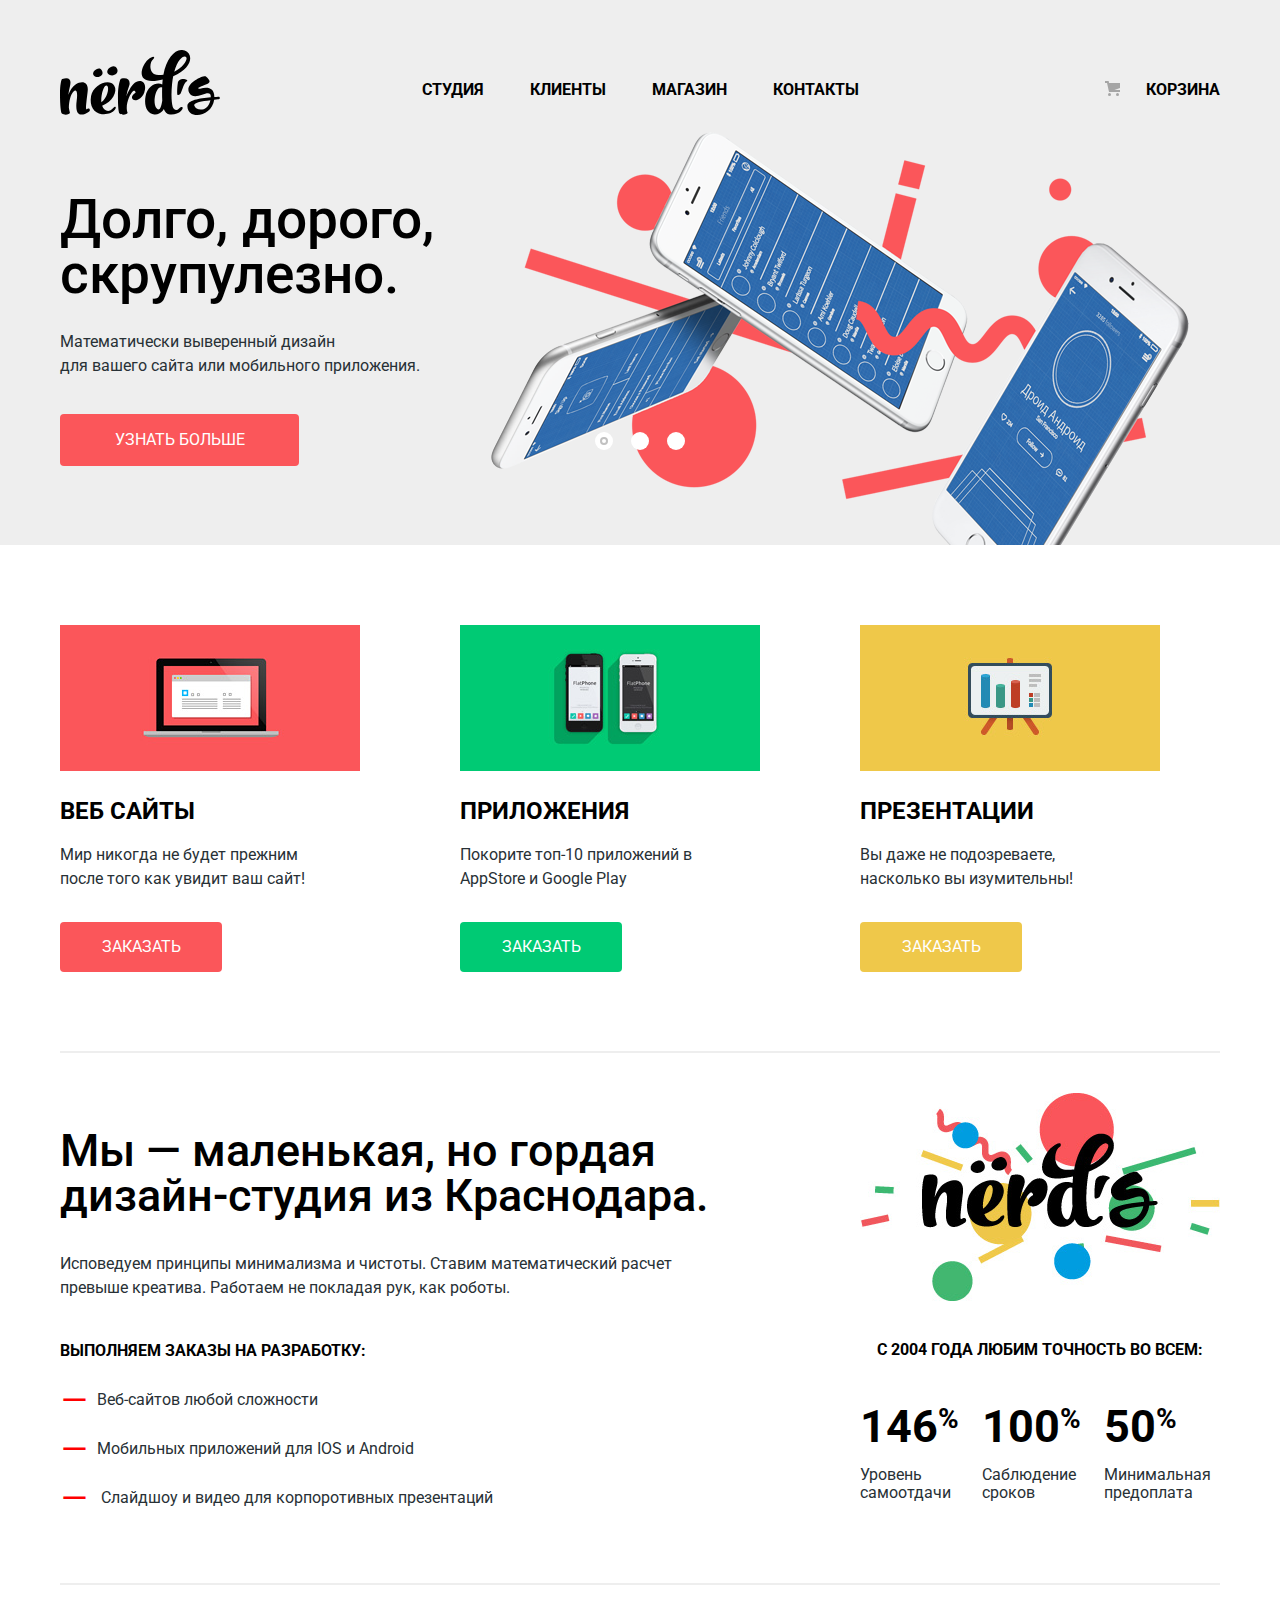
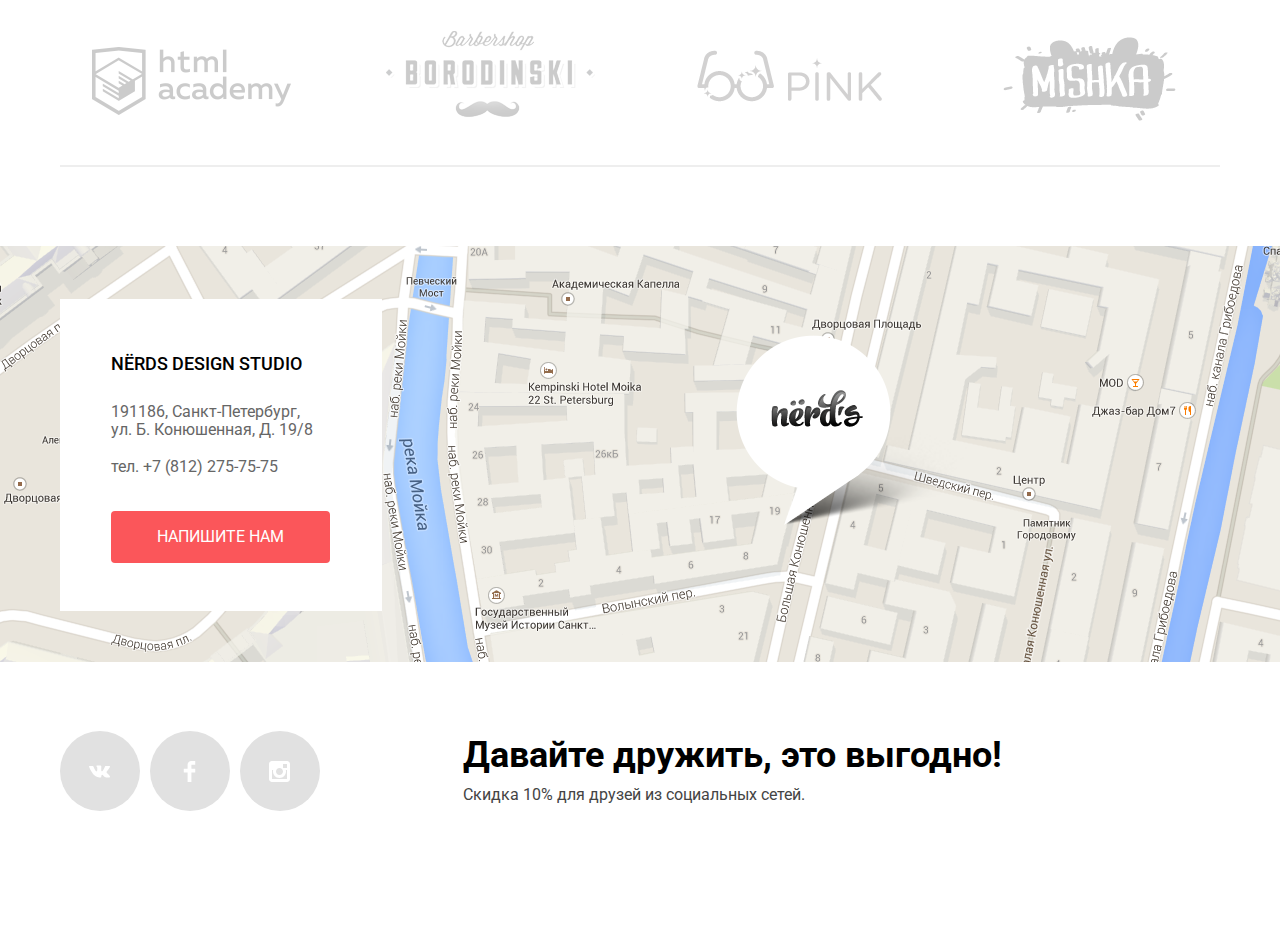
==== commit 5c0b69e9: "финишная прямая)))" ====
--- a/index.html
+++ b/index.html
@@ -141,7 +141,9 @@
             <ul class="about-list">
               <li class="about-item">Веб-сайтов любой сложности</li>
               <li class="about-item">Мобильных приложений для IOS и Android</li>
-              <li class="about-item">Слайдшоу и видео для корпоротивных презентаций</li>
+              <li class="about-item">
+                Слайдшоу и видео для корпоротивных презентаций
+              </li>
             </ul>
           </div>
           <div class="info">
@@ -181,7 +183,13 @@
               /></a>
             </li>
             <li class="logo-img">
-              <a href="#"><img src="img/logo-2.png" alt="бородински" width="260" height="180" /></a>
+              <a href="#"
+                ><img
+                  src="img/logo-2.png"
+                  alt="бородински"
+                  width="260"
+                  height="180"
+              /></a>
             </li>
             <li class="logo-img">
               <a href="#"
@@ -208,7 +216,7 @@
           <div class="contacts-block">
             <h3 class="contacts-title">NЁRDS DESIGN STUDIO</h3>
             <p class="contacts-text">
-              191186, Санкт-Петербург,<br />ул. Б. Конюшенная, д. 19/8
+              191186, Санкт-Петербург,<br />ул. Б. Конюшенная, Д. 19/8
             </p>
             <a class="contacts-text" href="tel:+78122757575"
               >тел. +7 (812) 275-75-75</a
@@ -268,6 +276,6 @@
         <button class="button" type="submit">Отправить</button>
       </form>
     </div>
-    <script src="scripts-nerds.js"></script>
+    <script src="js/scripts-nerds.js"></script>
   </body>
 </html>
--- a/css/main.css
+++ b/css/main.css
@@ -31,7 +31,7 @@
   border: 2px solid transparent;
   text-transform: uppercase;
   text-align: center;
-  min-width: 160px;
+  min-width: 158px;
 }
 
 .button:hover {
@@ -81,7 +81,7 @@
 }
 
 .nav-item {
-  margin-right: 47px;
+  margin-right: 46px;
 }
 
 .nav-link {
@@ -260,17 +260,18 @@
 .slider h1 {
   margin: 0;
   padding: 70px 0 0 0;
-  margin-bottom: 30px;
+  margin-bottom: 28px;
   font-weight: 500;
+  font-size: 55px;
+  line-height: 55px;
 }
 
 .slider p {
   margin: 0;
   padding: 0;
-  margin-bottom: 38px;
+  margin-bottom: 36px;
   color: #283136;
 }
-
 
 .carryover-text {
   width: 420px;
@@ -287,24 +288,22 @@
 .slider-content:nth-child(1) {
   background-image: url("../img/nerds-index-slide1.png");
   background-repeat: no-repeat;
-  background-position: 100% 0;
+  background-position: 397px -8px;
 }
 
 .slider-content:nth-child(2) {
   background-image: url("../img/nerds-index-slide2.png");
   background-repeat: no-repeat;
-  background-position: 100% 0;
+  background-position: 400px -6px;
 }
 
 .slider-content:nth-child(3) {
   background-image: url("../img/nerds-index-slide3.png");
   background-repeat: no-repeat;
-  background-position: 100% 0;
+  background-position: 401px -9px;
 }
 
 .slider-title {
-  font-size: 55px;
-  line-height: 55px;
   width: 520px;
 }
 
@@ -312,7 +311,7 @@
   display: inline-block;
   vertical-align: top;
   line-height: 18px;
-  margin-bottom: 80px;
+  margin-bottom: 79px;
   max-width: 300px;
   min-width: 235px;
 }
@@ -340,7 +339,7 @@
 .services-item {
   width: 300px;
   margin-right: 100px;
-  margin-bottom: 78px;
+  margin-bottom: 79px;
 }
 
 .services-item:nth-child(3) {
@@ -348,7 +347,7 @@
 }
 
 .services-title {
-  margin-top: 17px;
+  margin-top: 18px;
   margin-bottom: 17px;
   font-size: 24px;
   line-height: 30px;
@@ -357,13 +356,12 @@
 }
 
 .services-text {
-  margin-bottom: 33px;
+  margin-bottom: 31px;
   color: #283136;
 }
 
 .services .button {
   display: inline-block;
-  margin-bottom: 5px;
   max-width: 220px;
   min-width: 158px;
   padding: 14px 0;
@@ -426,7 +424,7 @@
   margin: 0;
   font-weight: bold;
   text-transform: uppercase;
-  margin-top: 40px;
+  margin-top: 39px;
   margin-bottom: 18px;
 }
 
@@ -444,7 +442,7 @@
 }
 
 .about-block h2 {
-  margin-top: 70px;
+  margin-top: 75px;
 }
 
 .about-block p {
@@ -458,7 +456,7 @@
 .about-item {
   margin-top: 15px;
   padding-left: 10px;
-  padding-bottom: 4px;
+  padding-bottom: 3px;
 }
 
 .about-item::before {
@@ -467,7 +465,7 @@
   color: red;
   font-size: 34px;
   top: 7px;
-  left: -7px;
+  left: -9px;
 }
 
 .info {
@@ -483,7 +481,7 @@
 }
 
 .info-img {
-  padding-top: 35px;
+  padding-top: 40px;
   margin-bottom: 30px;
 }
 
@@ -515,7 +513,7 @@
 }
 
 .logo {
-  margin-bottom: 73px;
+  margin-bottom: 79px;
 }
 
 .logo ul {
@@ -528,6 +526,7 @@
   flex-wrap: wrap;
   border-top: solid 2px #eeeeee;
   border-bottom: solid 2px #eeeeee;
+  height: 180px;
 }
 
 .logo-img {
@@ -535,6 +534,11 @@
   margin-right: 40px;
 }
 
+.logo-img:nth-child(2) {
+  position: relative;
+  left: -3px;
+}
+
 .logo-img:nth-child(4) {
   margin: 0;
 }
@@ -555,32 +559,43 @@
 .contacts-block {
   position: relative;
   width: 220px;
-  padding: 48px 51px;
+  padding: 54px 51px 48px 51px;
   background: #ffffff;
   z-index: 2;
-  top: 55px;
+  top: 53px;
 }
 
 .contacts-title {
   font-size: 18px;
-  line-height: 30px;
-  font-weight: bold;
-  margin: 0;
-  margin-bottom: 23px;
+  line-height: 22px;
+  font-weight: 500;
+  margin: 0;
+  margin-bottom: 28px;
 }
 
 .contacts-text {
   line-height: 18px;
   color: #666666;
   margin: 0;
-  margin-bottom: 17px;
+  margin-bottom: 16px;
 }
 
 .contacts .button {
   display: inline-block;
   vertical-align: top;
-  margin-top: 34px;
-  width: 220px;
+  margin-top: 32px;
+  width: 215px;
+}
+
+.contacts-maps {
+  position: relative;
+}
+
+.contacts-iframe {
+  position: absolute;
+  z-index: 1;
+  width: 100%;
+  border: 0;
 }
 
 .shop {
@@ -605,10 +620,12 @@
 }
 
 .filter .button {
+  display: inline-block;
   line-height: 18px;
   color: #000000;
   background-color: #eeeeee;
   width: 260px;
+  margin-top: 5px;
 }
 
 .filter .button:hover {
@@ -632,11 +649,11 @@
 }
 
 .filter .bar-fieldset {
-  margin-bottom: 55px;
+  margin-bottom: 56px;
 }
 
 .filter-fieldset {
-  margin: 0 0 30px 0;
+  margin: 0 0 26px 0;
   padding: 0;
   border: none;
   /* Для демонстрации */
@@ -653,11 +670,11 @@
 
 .range-filter {
   width: 260px;
-  margin-top: 35px;
+  margin-top: 31px;
 }
 
 .filter-item {
-  padding-bottom: 15px;
+  padding-bottom: 16px;
 }
 
 .filter-item input:focus + label::before {
@@ -820,7 +837,7 @@
 }
 
 .block-price {
-  z-index: -1;
+  z-index: 1;
   position: absolute;
   bottom: 0;
   left: 0;
@@ -828,8 +845,8 @@
   background: #eeeeee;
   padding-left: 65px;
   padding-right: 66px;
-  padding-bottom: 39px;
-  padding-top: 24px;
+  padding-bottom: 42px;
+  padding-top: 26px;
   text-align: center;
 }
 
@@ -875,17 +892,6 @@
   line-height: 18px;
   padding: 15px 0 30px 0;
   color: #666666;
-}
-
-.contacts-maps {
-  position: relative;
-}
-
-.contacts-iframe {
-  position: absolute;
-  z-index: 1;
-  width: 100%;
-  border: 0;
 }
 
 .catalog {
@@ -938,7 +944,7 @@
   padding: 0;
   margin: 0;
   height: 50px;
-  margin-top: 30px;
+  margin-top: 27px;
 }
 
 .pagination-item {
@@ -954,13 +960,14 @@
 .pagination-list a {
   color: black;
   float: left;
-  font-weight: 700;
+  font-weight: 500;
   padding: 11px 19px;
   text-decoration: none;
   margin: 0;
   background: #eeeeee;
   border: 2px solid transparent;
   border-radius: 3px;
+  text-transform: uppercase;
 }
 
 a.pagination-active {
@@ -1035,8 +1042,8 @@
   line-height: 36px;
   font-weight: bold;
   margin: 0;
-  margin-top: 20px;
-  margin-right: 217px;
+  margin-top: 22px;
+  margin-right: 218px;
 }
 
 .footer-text {
@@ -1050,21 +1057,17 @@
   position: fixed;
   z-index: 100;
   left: 50%;
-  transform: translateX(-50%);
+  transform: translate(-50%, -50%);
   width: 760px;
-  padding: 68px 100px;
+  padding: 68px 100px 84px 100px;
   box-shadow: 0 2px 40px 10px #6d6e6e;
   background: #ffffff;
-  top: 50px;
+  top: 50%;
 }
 
 .form-show {
   display: block;
   animation: bounce 0.6s;
-}
-
-.form-error {
-  animation: shake 0.6s;
 }
 
 @keyframes bounce {
@@ -1078,28 +1081,32 @@
     transform: translate(-50%, 10px);
   }
   100% {
-    transform: translate(-50%, 0);
+    transform: translate(-50%, -50%);
   }
 }
 
 @keyframes shake {
   0%,
   100% {
-    transform: translateX(-50%);
+    transform: translate(-50%, -50%);
   }
   10%,
   30%,
   50%,
   70%,
   90% {
-    transform: translateX(-48%);
+    transform: translate(-48%, -50%);
   }
   20%,
   40%,
   60%,
   80% {
-    transform: translateX(-52%);
+    transform: translate(-52%, -50%);
   }
+}
+
+.form-error {
+  animation: shake 0.6s;
 }
 
 .form-group {
@@ -1181,7 +1188,7 @@
 textarea {
   padding-top: 15px;
   font-size: 18px;
-  margin-bottom: 11px;
+  margin-bottom: 5px;
 }
 
 .modal-close {
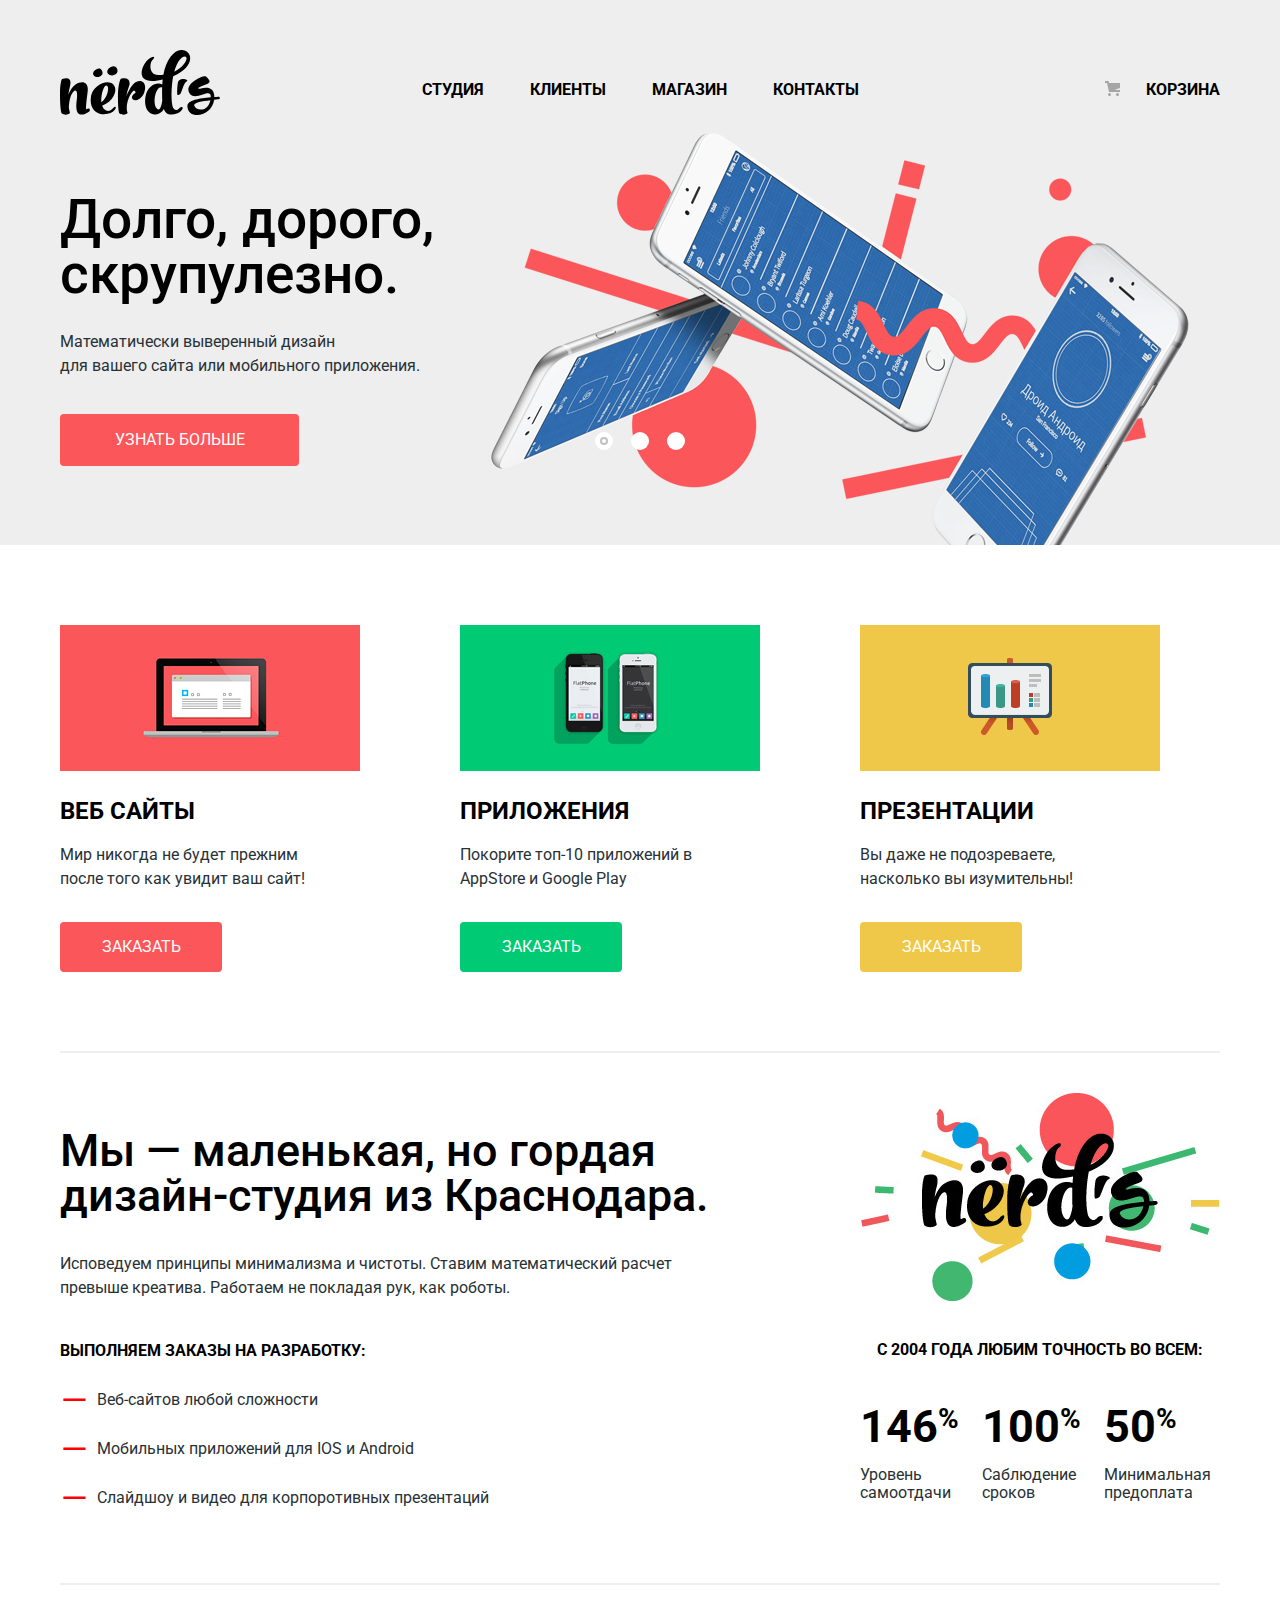
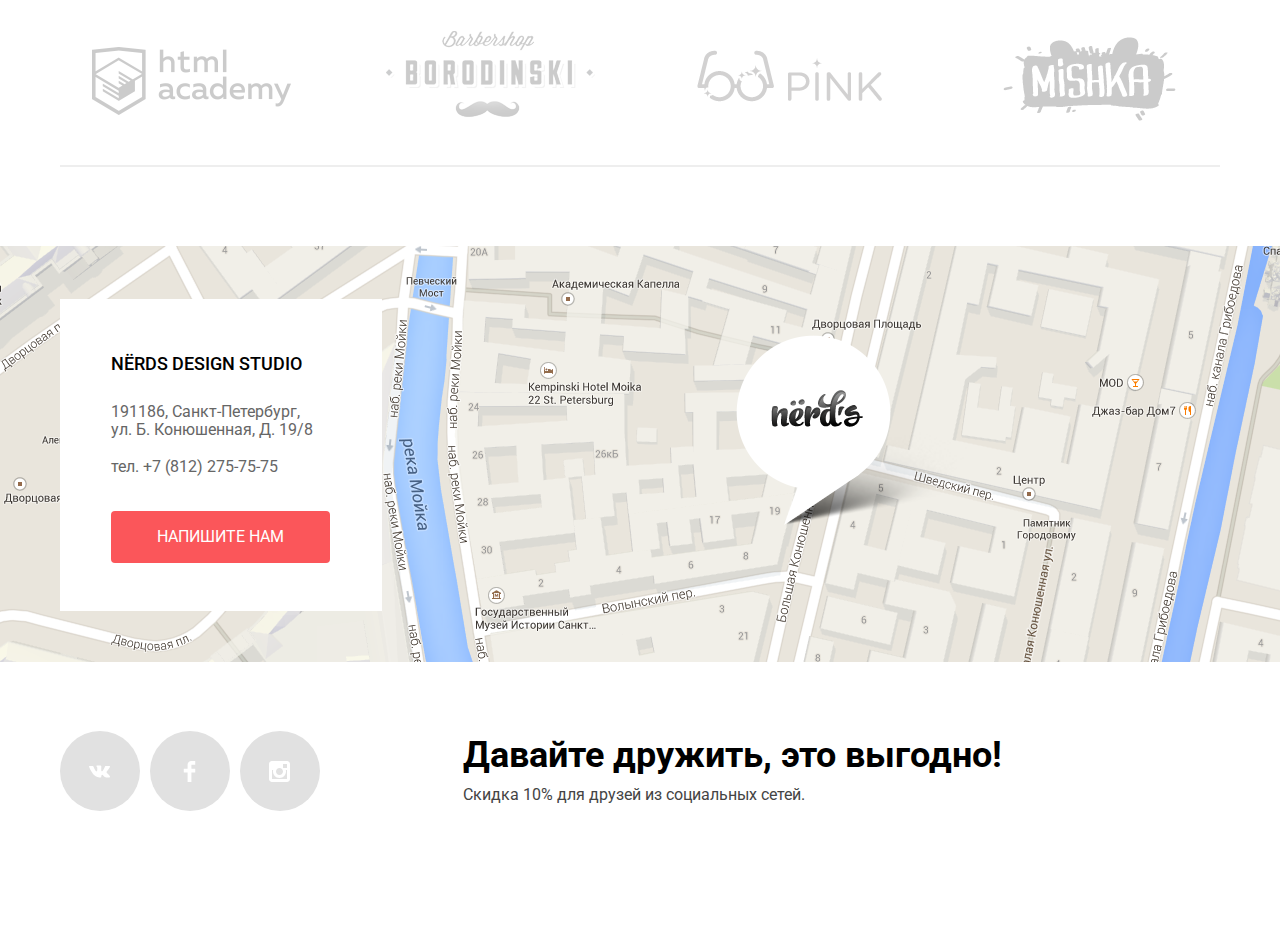
==== commit e254bae9: "finish" ====
--- a/index.html
+++ b/index.html
@@ -8,7 +8,7 @@
       rel="stylesheet"
     />
     <link href="css/normalize.css" rel="stylesheet" />
-    <link href="css/main.css" rel="stylesheet" />
+    <link href="css/main-min.css" rel="stylesheet" />
   </head>
 
   <body>
@@ -141,8 +141,7 @@
             <ul class="about-list">
               <li class="about-item">Веб-сайтов любой сложности</li>
               <li class="about-item">Мобильных приложений для IOS и Android</li>
-              <li class="about-item">
-                Слайдшоу и видео для корпоротивных презентаций
+              <li class="about-item">Слайдшоу и видео для корпоротивных презентаций
               </li>
             </ul>
           </div>
@@ -276,6 +275,6 @@
         <button class="button" type="submit">Отправить</button>
       </form>
     </div>
-    <script src="js/scripts-nerds.js"></script>
+    <script src="js/scripts-nerds-min.js"></script>
   </body>
 </html>
--- a/css/main-min.css
+++ b/css/main-min.css
@@ -0,0 +1 @@
+body{margin:0 auto;padding:0;font-family:Roboto,Arial,sans-serif;font-size:16px;line-height:24px;color:#000}.container{width:1160px;margin:0 auto}a{color:#000;text-decoration:none}li{list-style-type:none}.button{display:inline-block;color:#fff;background-color:#fb565a;line-height:18px;padding:15px 0;border-radius:4px;border:2px solid transparent;text-transform:uppercase;text-align:center;min-width:158px}.button:hover{background:#e74246}.button:active{color:#e48789;background:#d7373b;box-shadow:0 4px 0 #c13135 inset}.nav ul{margin:0;padding:0}.nav{display:flex;flex-wrap:wrap;padding-top:25px}.header{padding-top:50px;background:#eee}.header .container{display:flex;justify-content:space-between}.header-logo:hover{opacity:.8}.header-logo:active{opacity:.3}.nav-list{font-weight:700;display:flex;flex-wrap:wrap;width:500px}.nav-item{margin-right:46px}.nav-link{line-height:30px;font-weight:700;text-transform:uppercase}.nav-link:hover{color:#fb565a}.nav-link:active{color:#bdbdbd}.nav-link-active{border-bottom:2px solid #fb565a;padding-bottom:8px}.nav-cart{position:relative;padding-left:49px;margin-left:175px}.nav-cart::before{content:"";width:18px;height:18px;opacity:.3;position:absolute;left:8px;top:6px;background-image:url(../img/cart-icon.svg);background-repeat:no-repeat;background-position:0 0}.radio{opacity:0;position:absolute}.radio-text{position:relative;padding-left:38px;color:#4d4d4d;opacity:.8}.radio[disabled]+.radio-text{opacity:.1}.radio-text:hover::before{opacity:1}.radio-text:hover{opacity:1}.radio-text::before{opacity:.4;content:"";position:absolute;left:0;width:17px;height:17px;border-radius:50%;background:#fff;border:4px solid #4d4d4d}.radio:checked+.radio-text::before{box-shadow:inset 0 0 0 4px #fff;background:#4d4d4d}.checkbox{opacity:0;position:absolute}.checkbox[disabled]+.checkbox-text{opacity:.1}.checkbox-text{position:relative;padding-left:38px;color:#4d4d4d;opacity:.8}.checkbox-text:hover::before{opacity:1}.checkbox-text:hover{opacity:1}.checkbox-text::before{opacity:.4;content:"";position:absolute;text-align:center;font-size:30px;left:0;width:27px;height:25px;background:#fff url(../img/checkbox-off.svg) no-repeat top left}.checkbox:checked+.checkbox-text::before{background:#fff url(../img/checkbox-on.svg) no-repeat top left}.slider-controls{display:flex;justify-content:space-between;position:absolute;width:90px;text-align:center;transform:translateX(-50%);top:310px;left:50%}.slider-controls button{position:relative;display:inline-block;vertical-align:top;width:18px;height:18px;padding:8px;border-radius:50%;border:none;cursor:pointer;background-color:#fff}.slider-controls .active::before{content:"";position:absolute;left:50%;top:50%;z-index:2;width:4px;height:4px;margin:-4px;background-color:#fff;border:2px solid #c1c1c1;border-radius:50%}.visually-hidden{position:absolute;width:1px;height:1px;clip:rect(0,0,0,0)}.slider{background:#eee;position:relative}.slider .container{margin-bottom:80px}.slider h1{margin:0;padding:70px 0 0 0;margin-bottom:28px;font-weight:500;font-size:55px;line-height:55px}.slider p{margin:0;padding:0;margin-bottom:36px;color:#283136}.carryover-text{width:420px}.slider-content{display:none}.slider-content:nth-child(1){display:block}.slider-content:nth-child(1){background-image:url(../img/nerds-index-slide1.png);background-repeat:no-repeat;background-position:397px -8px}.slider-content:nth-child(2){background-image:url(../img/nerds-index-slide2.png);background-repeat:no-repeat;background-position:400px -6px}.slider-content:nth-child(3){background-image:url(../img/nerds-index-slide3.png);background-repeat:no-repeat;background-position:401px -9px}.slider-title{width:520px}.slider .button{display:inline-block;vertical-align:top;line-height:18px;margin-bottom:79px;max-width:300px;min-width:235px}.slider .button:hover{background:#e74246}.slider .button:active{color:#e06366;background:#d7373b;box-shadow:0 2px 0 #c13135 inset}.slider-img{margin-left:400px;display:block}.services .container{display:flex;flex-wrap:wrap}.services-item{width:300px;margin-right:100px;margin-bottom:79px}.services-item:nth-child(3){margin:0}.services-title{margin-top:18px;margin-bottom:17px;font-size:24px;line-height:30px;font-weight:700;color:#000}.services-text{margin-bottom:31px;color:#283136}.services .button{display:inline-block;max-width:220px;min-width:158px;padding:14px 0}.services .button:hover{background:#e74246}.services .button:active{color:#e07476;background:#d7373b;box-shadow:0 2px 0 #c13135 inset}.button-green{background:#00ca74}.services .button-green:hover{color:#fff;background:#00bc6c}.services .button-green:active{color:#4dc491;background:#00aa62;box-shadow:0 2px 0 #009958 inset}.button-yellow{background-color:#efc84a}.services .button-yellow:hover{color:#fff;background:#eab534}.services .button-yellow:active{color:#edc265;background:#e5a722;box-shadow:0 2px 0 #ce961f inset}.about-title{margin:0;font-size:45px;line-height:45px;font-weight:500;color:#000}.about-text{margin:0;color:#283136}.about-subtitle{margin:0;font-weight:700;text-transform:uppercase;margin-top:39px;margin-bottom:18px}.about-list{margin:0;padding:0;color:#283136}.about-block .container{border-top:solid 2px #eee;display:flex;justify-content:space-between;margin-bottom:70px}.about-block h2{margin-top:75px}.about-block p{margin-top:34px}.about{width:660px}.about-item{margin-top:15px;padding-left:10px;padding-bottom:3px}.about-item::before{position:relative;content:"\2014";color:red;font-size:34px;top:7px;left:-9px}.info{width:360px}.info-title{margin:0;font-weight:700;text-transform:uppercase;padding-left:17px;margin-bottom:42px}.info-img{padding-top:40px;margin-bottom:30px}.info-percent{font-size:45px;font-weight:700;width:360px;height:45px}.info-confidence{width:360px}.info-confidence td{padding-top:17px;line-height:18px;color:#283136}sup{font-size:28px}.info-percent td{margin-right:5px;padding-right:20px;margin-bottom:5px}.logo{margin-bottom:79px}.logo ul{margin:0;padding:0}.logo-list{display:flex;flex-wrap:wrap;border-top:solid 2px #eee;border-bottom:solid 2px #eee;height:180px}.logo-img{opacity:.2;margin-right:40px}.logo-img:nth-child(2){position:relative;left:-3px}.logo-img:nth-child(4){margin:0}.logo-img:hover{opacity:1}.logo-img:active{opacity:.1}.contacts{background:url(../img/map-marker.png) no-repeat top center;height:416px}.contacts-block{position:relative;width:220px;padding:54px 51px 48px 51px;background:#fff;z-index:2;top:53px}.contacts-title{font-size:18px;line-height:22px;font-weight:500;margin:0;margin-bottom:28px}.contacts-text{line-height:18px;color:#666;margin:0;margin-bottom:16px}.contacts .button{display:inline-block;vertical-align:top;margin-top:32px;width:215px}.contacts-maps{position:relative}.contacts-iframe{position:absolute;z-index:1;width:100%;border:0}.shop{text-align:center;height:165px;margin:0 auto;padding-top:70px;font-weight:500;font-size:55px;line-height:55px;background:#eee}.settings{width:260px;margin-top:54px}.main-container .container{display:flex;justify-content:space-between}.filter .button{display:inline-block;line-height:18px;color:#000;background-color:#eee;width:260px;margin-top:5px}.filter .button:hover{background:#dfdfdf}.filter .button:active{background:#d5d5d5;color:#a9a9a9;outline:0;box-shadow:0 2px 0 #bfbfbf inset}.filter-fieldset ul{padding:0;margin:0}.bar{width:70%}.filter .bar-fieldset{margin-bottom:56px}.filter-fieldset{margin:0 0 26px 0;padding:0;border:none;width:260px}.filter-legend{font-size:18px;line-height:30px;font-weight:700;text-transform:uppercase;margin-bottom:15px}.range-filter{width:260px;margin-top:31px}.filter-item{padding-bottom:16px}.filter-item input:focus+label::before{outline:#26a0da auto 5px}.filter-item legend{font-size:18px;line-height:24px;text-transform:uppercase;font-weight:700}.range-controls{position:relative;height:41px;margin-bottom:15px;padding-top:40px;padding-right:20px;padding-left:20px;background-color:#f1f1f1;border-radius:5px}.range-controls .scale{height:2px;background:#d7dcde}.range-controls .bar{width:70%;height:2px;background:#00ca74}.range-controls .toggle{position:absolute;top:31px;left:0;width:20px;height:20px;padding:0;border:8px solid #fff;background-color:#ababab;box-shadow:0 2px 1px 0 #cfcfcf;border-radius:50%;cursor:pointer}.range-controls .toggle-min{left:20px}.range-controls .toggle-max{left:162px}.price-controls{font-size:0;height:35px}.price-controls label{display:inline-block;width:50%;font-size:16px;text-transform:uppercase}.price-controls input{width:60px;padding:8px 10px;margin-left:8px;font-family:Roboto,Arial,sans-serif;font-size:16px;text-align:center;color:#283136;border:none;border-radius:5px;background:#f1f1f1}.max-price{text-align:right;margin-bottom:55px}.sorting-rotate{transform:rotate(180deg)}.sorting-dir{display:flex;justify-content:space-between;margin:0;padding:0}.sorting-dir a{padding-left:18px;color:#000;opacity:.3}.sorting-dir img{margin-bottom:5px}.sorting-dir a:hover{opacity:.6}.sorting-dir a:active{opacity:1}.sorting{text-transform:uppercase;display:flex;justify-content:space-between;padding-top:57px;margin-bottom:50px}.sorting-content{width:760px;margin-bottom:58px}.sorting-title{font-size:18px;line-height:18px;font-weight:700;margin:0}.sorting-item{font-size:14px;line-height:18px;margin-right:26px}.sorting-list{display:flex;margin:0;padding-left:260px}.sorting-list a{color:#000;opacity:.3}.sorting-list a:hover{opacity:.6}.sorting-list a:active{opacity:1}.block-price{z-index:-1;position:absolute;bottom:0;left:0;width:230px;background:#eee;padding-left:65px;padding-right:66px;padding-bottom:42px;padding-top:26px;text-align:center}.block-price:hover{opacity:1}.block-price p{margin:0}.block-price .button{display:inline-block;min-width:200px;max-width:300px}.block-price .button:hover{background:#e74246}.block-price .button:active{background:#d7373b;box-shadow:0 2px 0 #c13135 inset}.catalog-title{font-size:18px;line-height:30px;font-weight:700;text-transform:uppercase}.catalog-title:hover{color:#fb565a}.catalog-title:active{color:#b2b2b2}.catalog-text{line-height:18px;padding:15px 0 30px 0;color:#666}.catalog{display:flex;flex-wrap:wrap;justify-content:space-between;padding:0;margin:0}.catalog-img{display:block}.catalog-item:focus-within,.catalog-item:hover{box-shadow:0 2px 5px 5px #d2d2d2}li.catalog-item:focus-within .block-price{z-index:10}li.catalog-item:hover .block-price{z-index:10}.catalog-item{position:relative;border-radius:5px;margin-bottom:33px}.catalog-item::before{position:relative;content:url(../img/browser.svg);color:#4d4d4d;opacity:.12;display:block;height:40px}.catalog-item:focus-within::before,.catalog-item:hover::before{opacity:1}.pagination-list{display:flex;padding:0;margin:0;height:50px;margin-top:27px}.pagination-item{margin-right:10px}.pagination-next{width:260px;text-align:center;box-sizing:border-box}.pagination-list a{color:#000;float:left;font-weight:500;padding:11px 19px;text-decoration:none;margin:0;background:#eee;border:2px solid transparent;border-radius:3px;text-transform:uppercase}a.pagination-active{background:#fff;border-color:#dbdbdb}.next a{line-height:18px;text-transform:uppercase;font-weight:700;padding:14px 75px;border:2px solid transparent}.pagination-item a:hover{background:#dfdfdf}.pagination-list a:active{color:#959595;background:#d5d5d5;box-shadow:0 2px 0 #bfbfbf inset}.footer{height:218px;margin-top:53px}.footer .container{display:flex;justify-content:space-between}.footer-list{display:flex;justify-content:space-between;height:80px;max-width:380px;padding:0}.footer-img img{height:21px;width:21px;margin-top:30px;margin-left:29px}.footer-img a:hover{color:#fff;background:#e74246}.footer-img a:active{color:#e37376;background:#d7373b}.footer-img a{display:inline-block;width:80px;height:80px;background:#e1e1e1;border-radius:50px;margin-right:10px}.footer-title{font-size:36px;line-height:36px;font-weight:700;margin:0;margin-top:22px;margin-right:218px}.footer-text{padding-top:10px;margin:0;color:#444}.form{display:none;position:fixed;z-index:100;left:50%;transform:translate(-50%,-50%);width:760px;padding:68px 100px 84px 100px;box-shadow:0 2px 40px 10px #6d6e6e;background:#fff;top:50%}.form-show{display:block;animation:bounce .6s}@keyframes bounce{0%{transform:translate(-50%,-2000px)}70%{transform:translate(-50%,30px)}90%{transform:translate(-50%,10px)}100%{transform:translate(-50%,-50%)}}@keyframes shake{0%,100%{transform:translate(-50%,-50%)}10%,30%,50%,70%,90%{transform:translate(-48%,-50%)}20%,40%,60%,80%{transform:translate(-52%,-50%)}}.form-error{animation:shake .6s}.form-group{width:760px;display:flex;justify-content:space-between}.form-group .form-text{width:360px}.form .button:hover{background:#e74246}.form .button:active{color:#e48789;background:#d7373b;box-shadow:0 2px 0 #c13135 inset}.form .button{background:#fb565a;outline:0;color:#fff;min-width:260px;max-width:760px}.form-title{margin:0 0 40px 0;font-size:45px;line-height:45px;font-weight:500}.form-text{margin:0 0 34px 0;line-height:18px;font-weight:700;display:flex;flex-direction:column}.form-text input{line-height:46px}.form-text textarea{height:99px}.form-text label{margin-bottom:10px}input,textarea{border:2px solid #d7dcde;color:#d7dcde;border-radius:5px;padding:0 15px;outline:0}input:hover,textarea:hover{color:#b4b9bb;border-color:#b4b9bb}input:focus,textarea:focus{color:#000;border-color:#000}textarea{padding-top:15px;font-size:18px;margin-bottom:5px}.modal-close{position:absolute;width:25px;height:30px;background:#fff;border:0;top:78px;right:90px;outline:0}.modal-close::after,.modal-close::before{content:"";position:absolute;top:10px;left:2px;width:28px;height:3px;background-color:#fecccd}.modal-close:hover:after,.modal-close:hover:before{background-color:red}.modal-close:active:after,.modal-close:active:before{background-color:#fee}.modal-close::before{transform:rotate(45deg)}.modal-close::after{transform:rotate(-45deg)}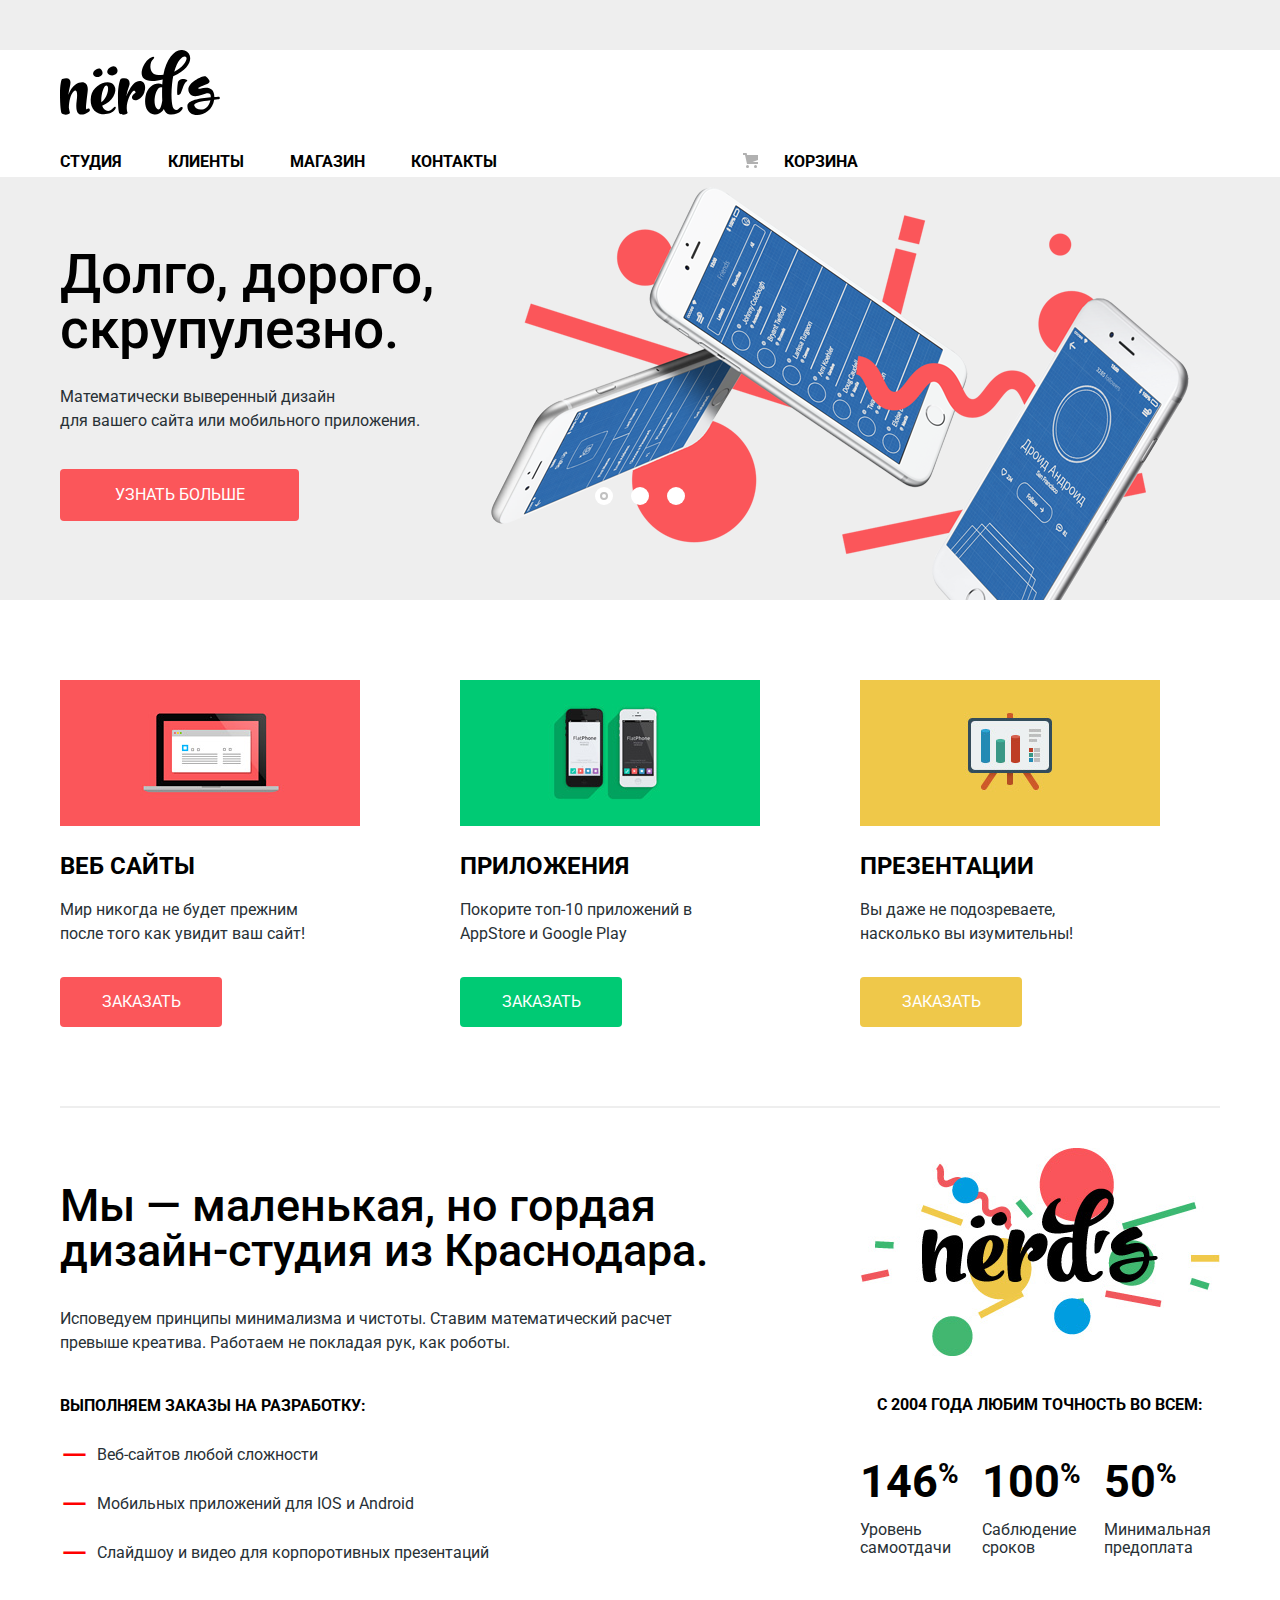
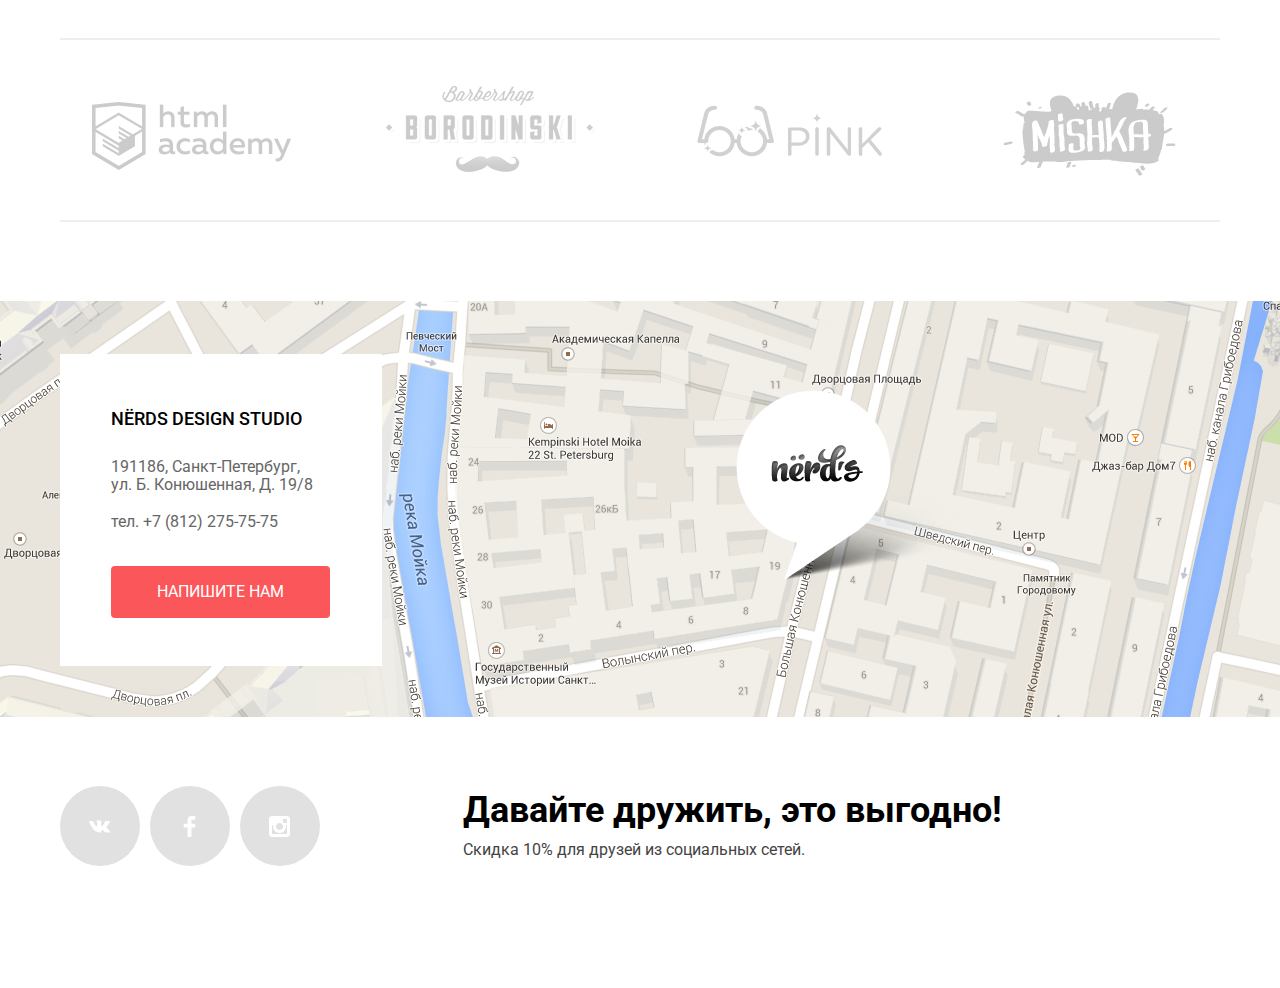
==== commit 3f230123: "1" ====
--- a/index.html
+++ b/index.html
@@ -12,7 +12,7 @@
   </head>
 
   <body>
-    <header class="header">
+    <header class="header"></header>
       <div class="container">
         <a class="header-logo" href="#">
           <img src="img/nerds-logo.svg" alt="логотип" width="160" height="65" />
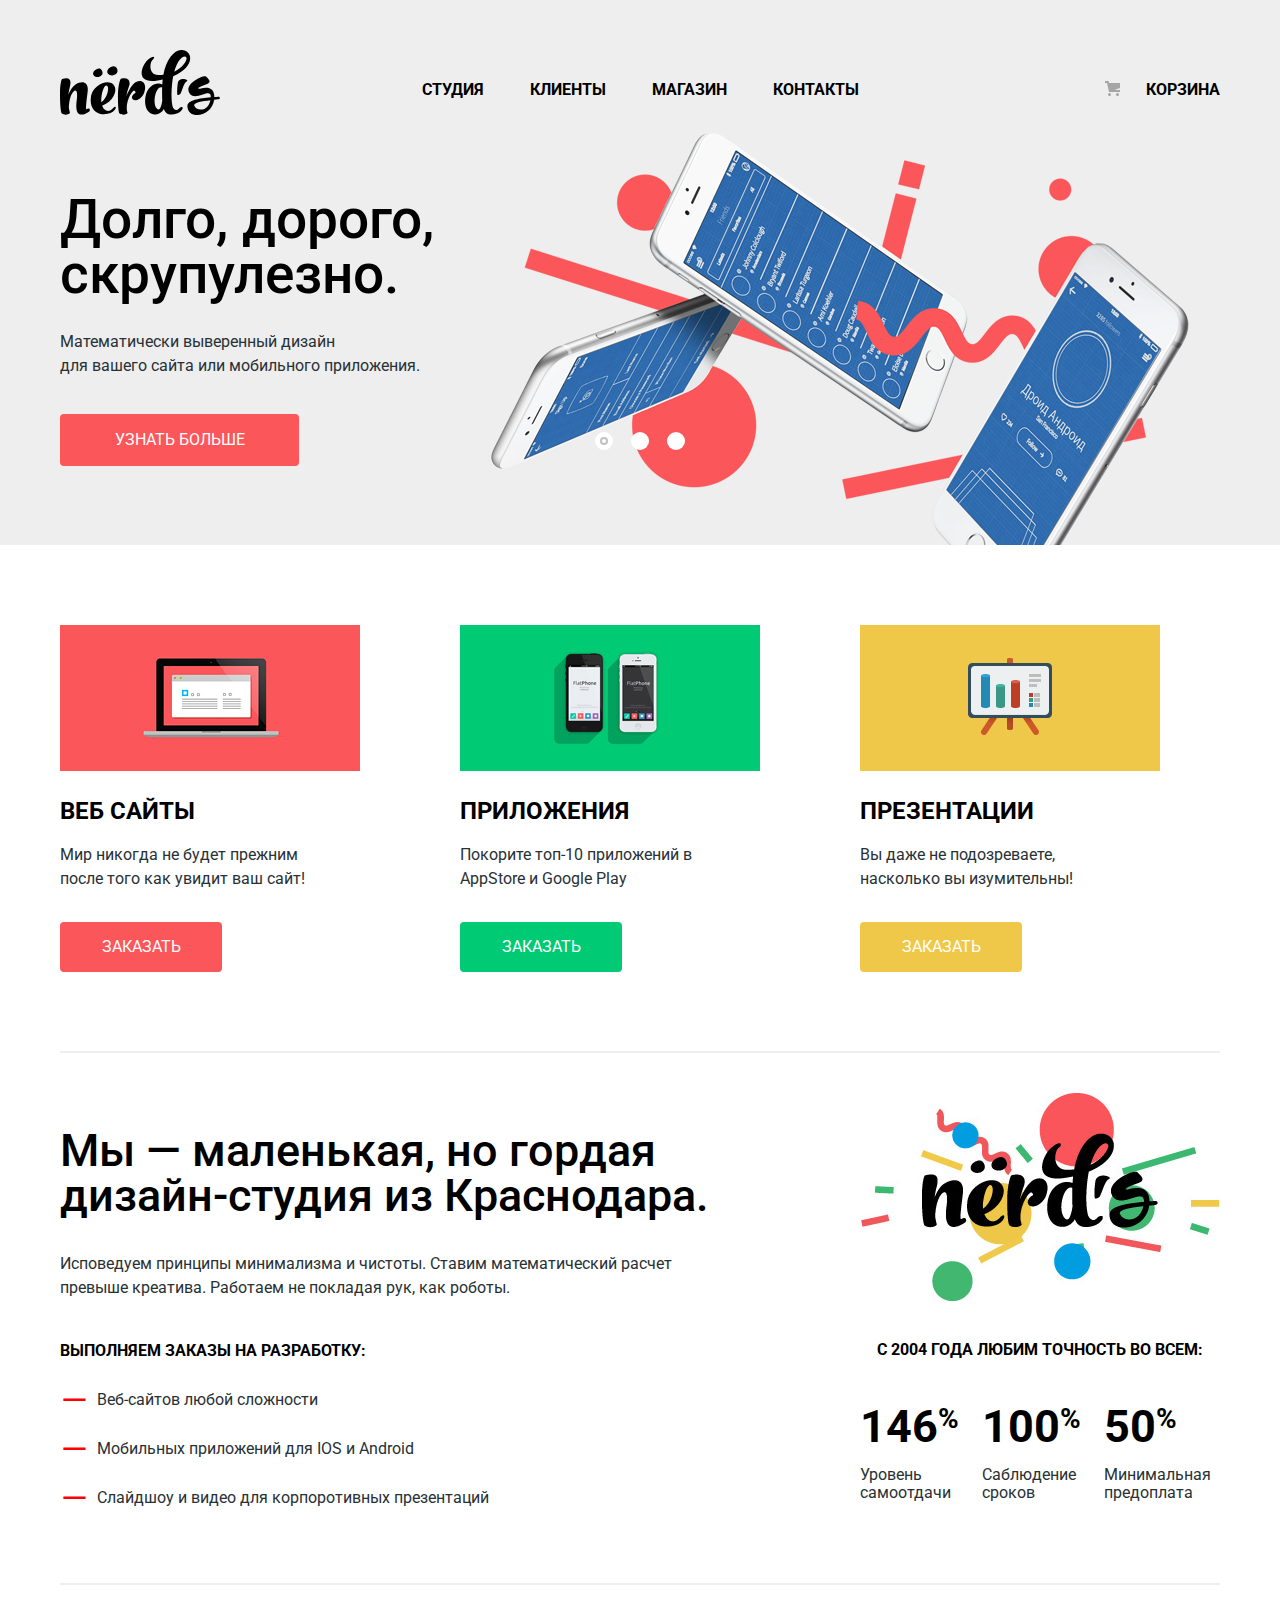
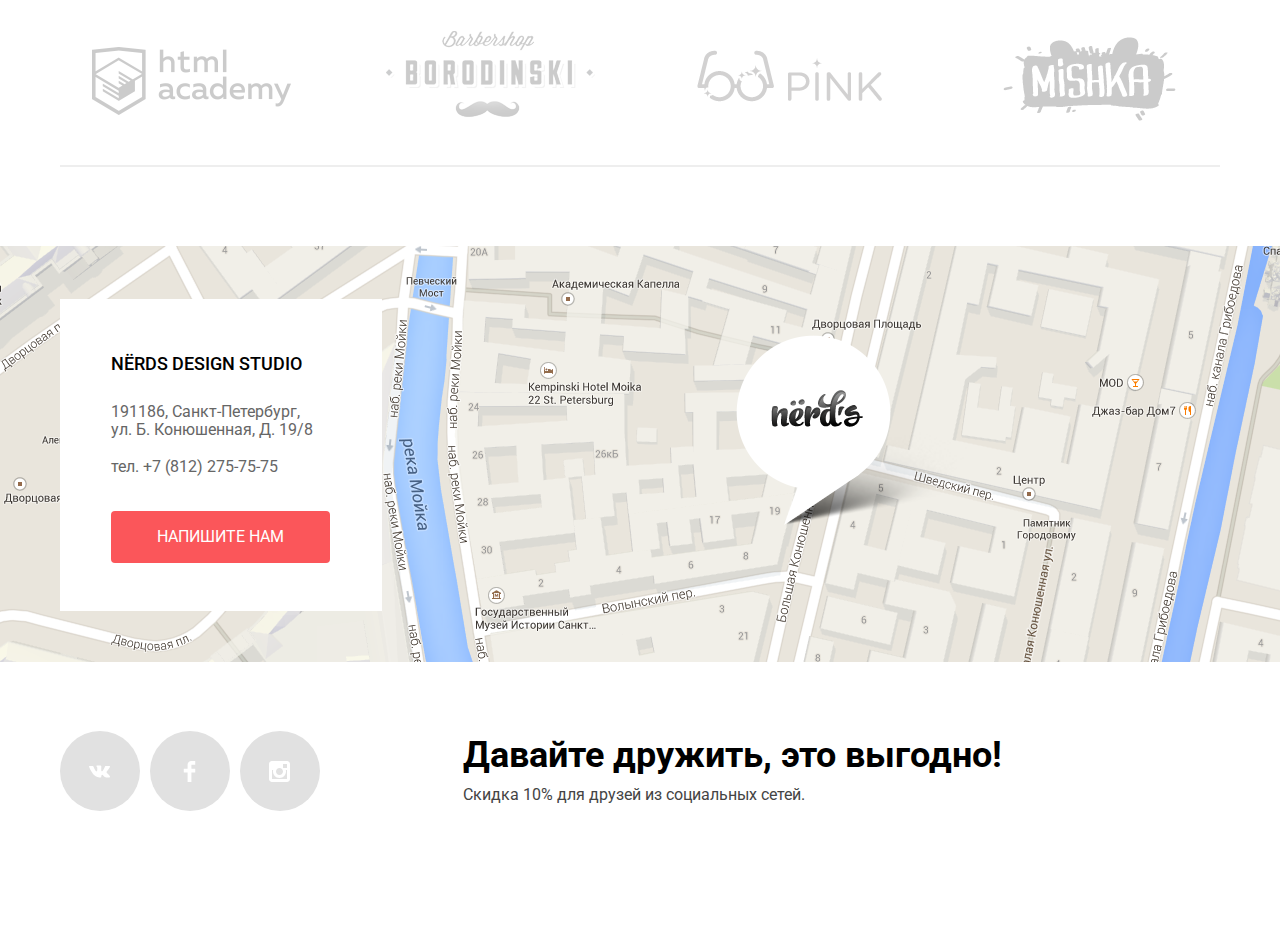
==== commit 80b12e5c: "наконец-то" ====
--- a/index.html
+++ b/index.html
@@ -12,7 +12,7 @@
   </head>
 
   <body>
-    <header class="header"></header>
+    <header class="header">
       <div class="container">
         <a class="header-logo" href="#">
           <img src="img/nerds-logo.svg" alt="логотип" width="160" height="65" />
